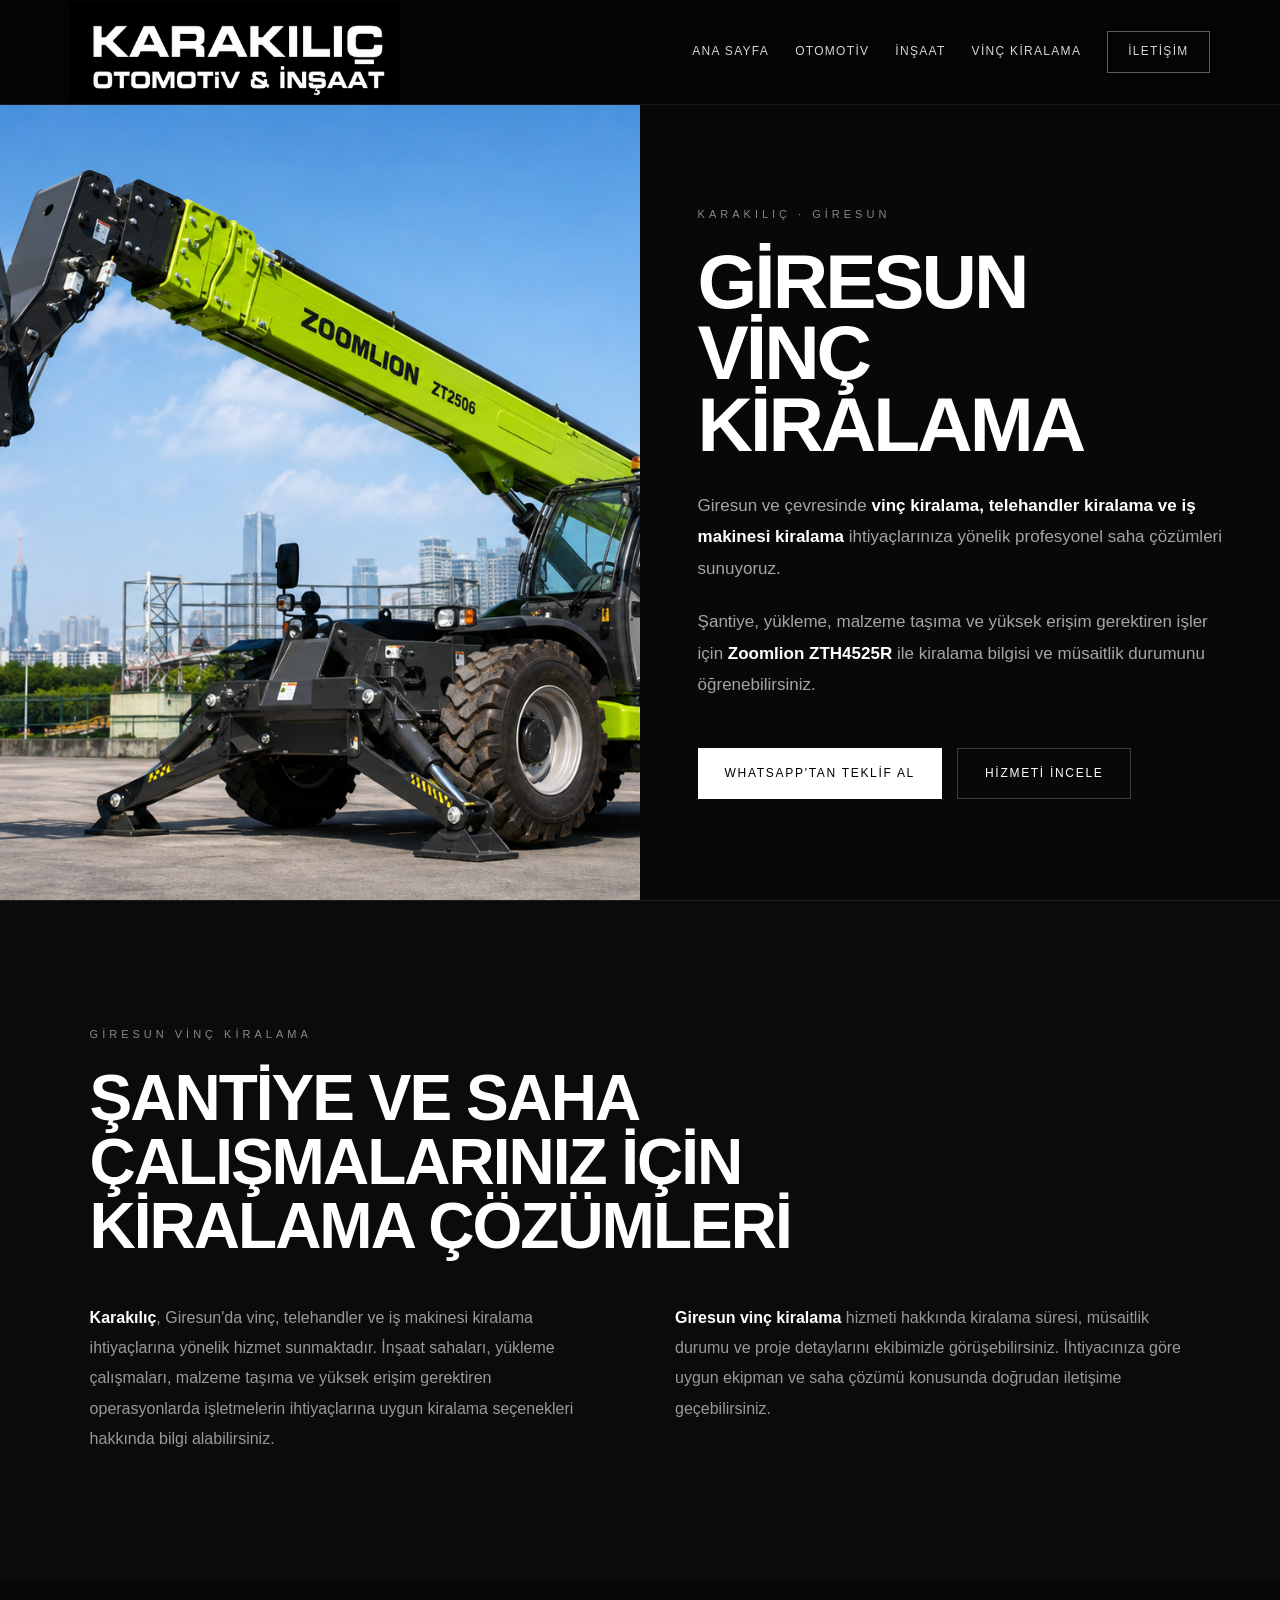
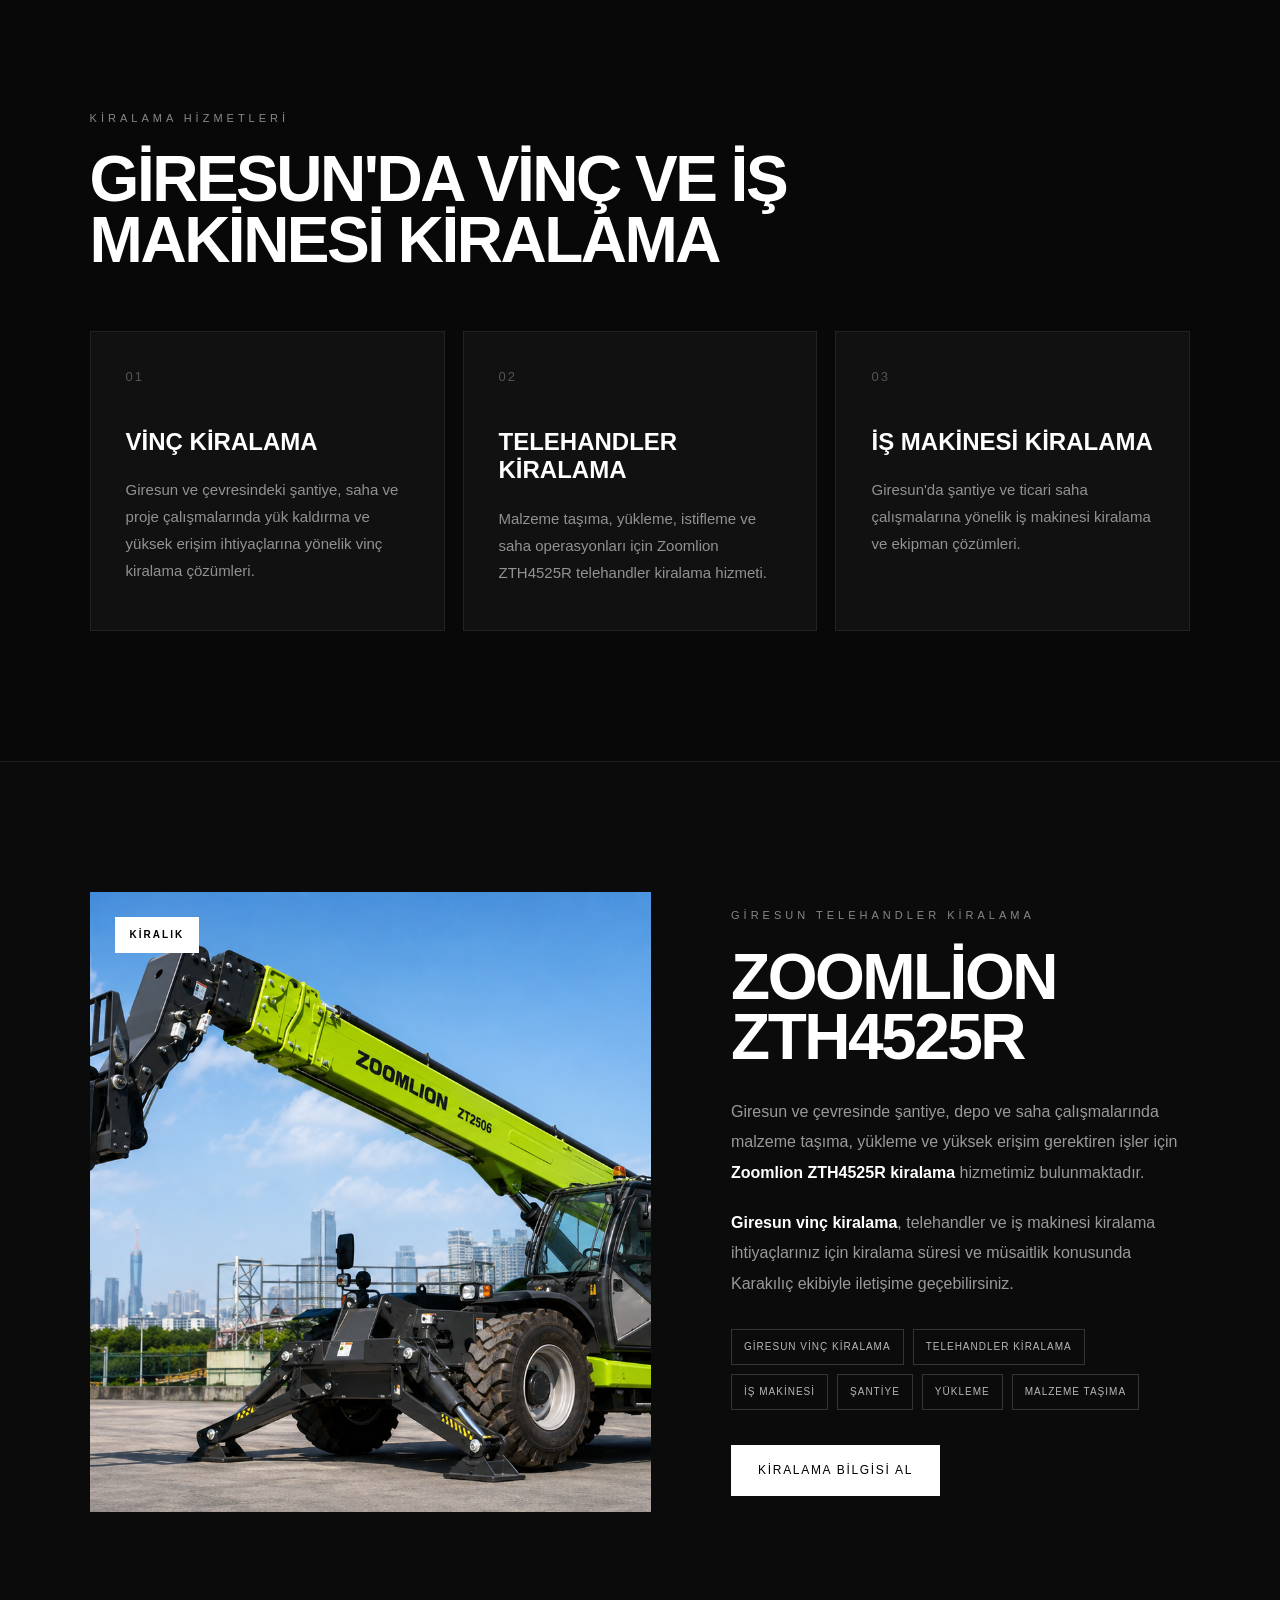
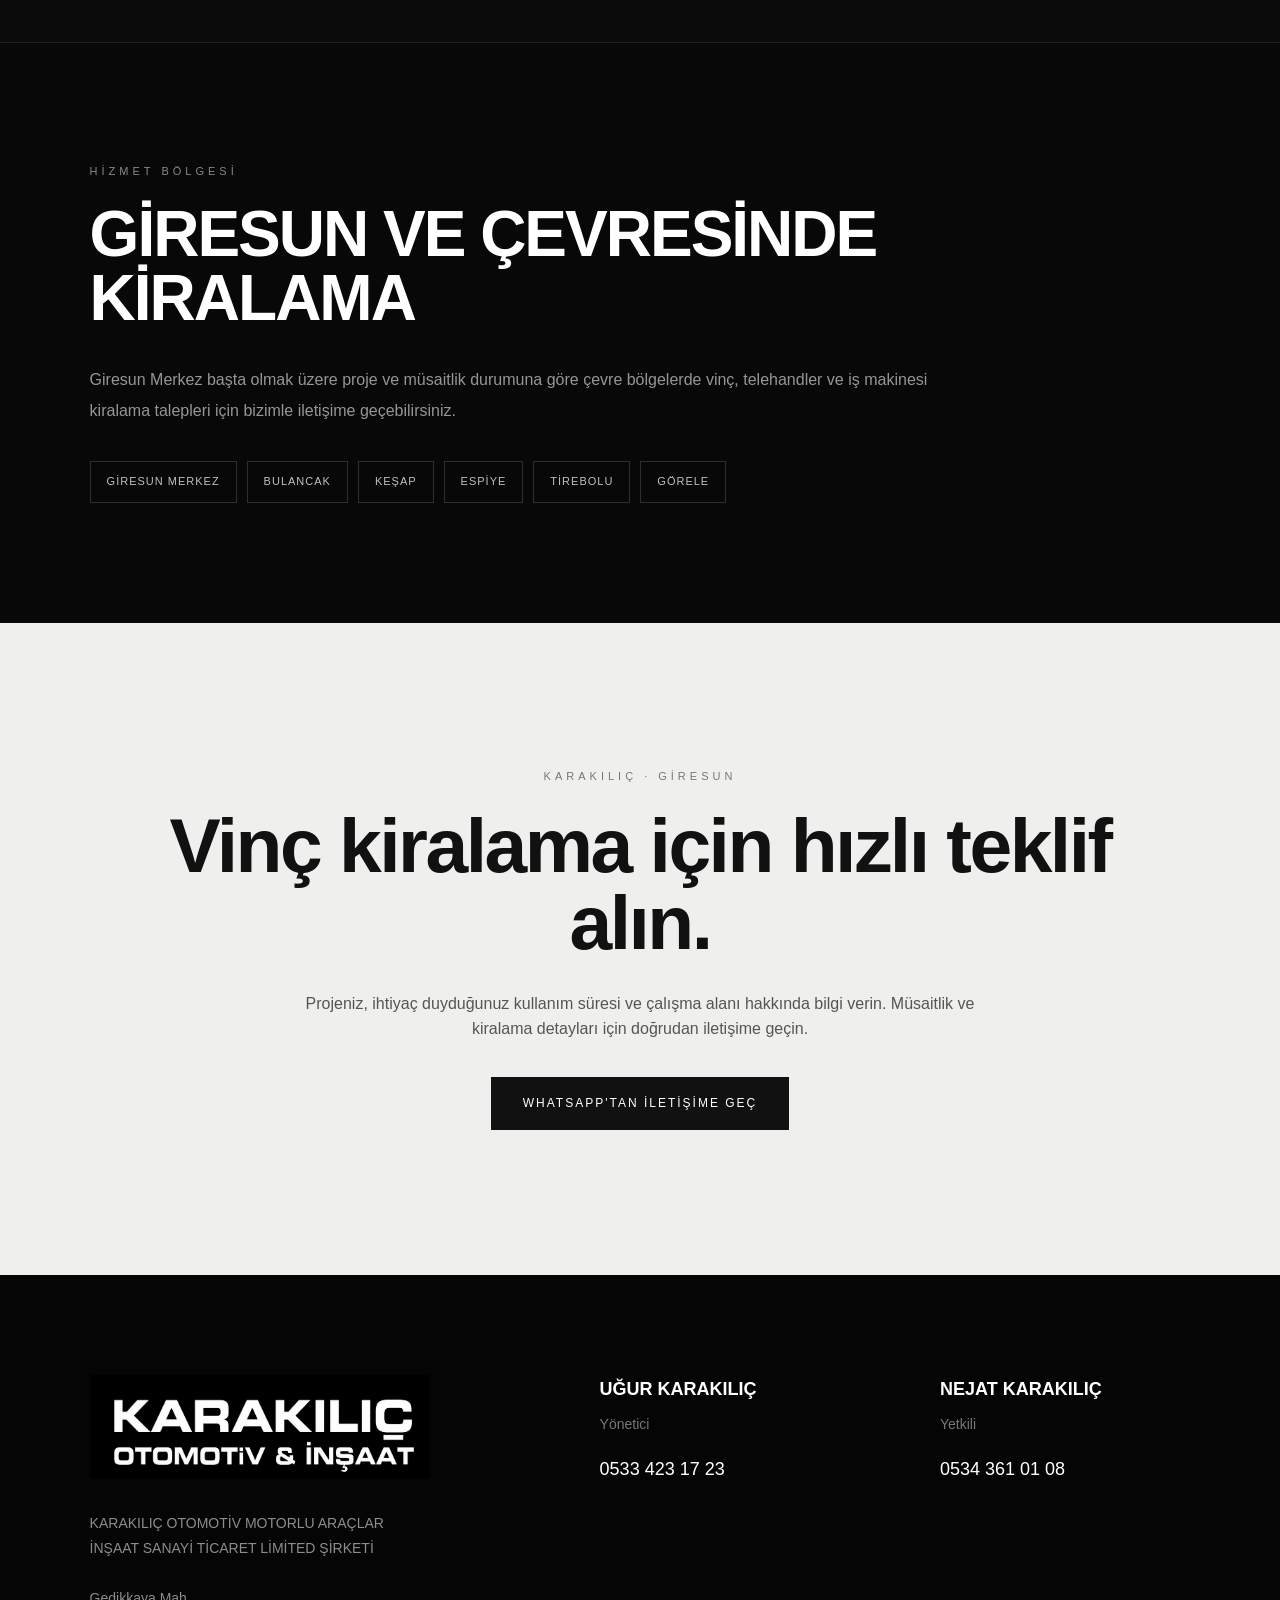
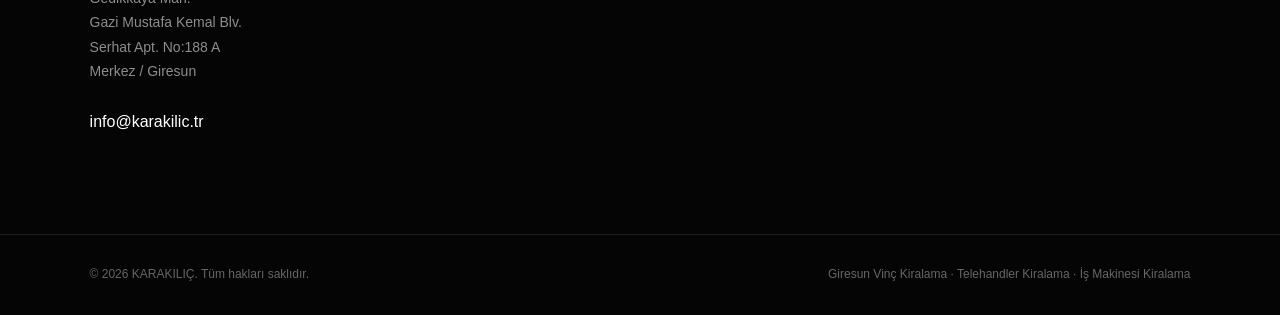
==== giresun-vinc-kiralama.html @ 0506960a "Add Giresun vinc kiralama page and update website SEO" ====
<!DOCTYPE html>
<html lang="tr">

<head>
  <meta charset="UTF-8">

  <meta
    name="viewport"
    content="width=device-width, initial-scale=1.0"
  >

  <title>Giresun Vinç Kiralama | Telehandler & İş Makinesi | Karakılıç</title>

  <meta
    name="description"
    content="Giresun vinç kiralama, telehandler kiralama ve iş makinesi kiralama hizmetleri. Zoomlion ZTH4525R ile şantiye, yükleme, malzeme taşıma ve saha çalışmalarınız için Karakılıç ile iletişime geçin."
  >

  <meta
    name="robots"
    content="index, follow, max-image-preview:large"
  >

  <link
    rel="canonical"
    href="https://www.karakilic.tr/giresun-vinc-kiralama"
  >

  <meta property="og:locale" content="tr_TR">
  <meta property="og:type" content="website">
  <meta property="og:site_name" content="Karakılıç Otomotiv & İnşaat">

  <meta
    property="og:title"
    content="Giresun Vinç Kiralama | Karakılıç"
  >

  <meta
    property="og:description"
    content="Giresun'da vinç, telehandler ve iş makinesi kiralama hizmetleri. Zoomlion ZTH4525R kiralama bilgisi için Karakılıç ile iletişime geçin."
  >

  <meta
    property="og:url"
    content="https://www.karakilic.tr/giresun-vinc-kiralama"
  >

  <meta
    property="og:image"
    content="https://www.karakilic.tr/assets/vehicles/telehandler.png"
  >

  <meta
    name="twitter:card"
    content="summary_large_image"
  >

  <meta
    name="twitter:title"
    content="Giresun Vinç Kiralama | Karakılıç"
  >

  <meta
    name="twitter:description"
    content="Giresun vinç kiralama, telehandler ve iş makinesi kiralama hizmetleri."
  >

  <meta
    name="twitter:image"
    content="https://www.karakilic.tr/assets/vehicles/telehandler.png"
  >


  <script type="application/ld+json">
  {
    "@context": "https://schema.org",
    "@graph": [
      {
        "@type": "LocalBusiness",
        "@id": "https://www.karakilic.tr/#business",
        "name": "Karakılıç Otomotiv & İnşaat",
        "legalName": "Karakılıç Otomotiv Motorlu Araçlar İnşaat Sanayi Ticaret Limited Şirketi",
        "url": "https://www.karakilic.tr/",
        "logo": "https://www.karakilic.tr/assets/logo.png",
        "image": "https://www.karakilic.tr/assets/vehicles/telehandler.png",
        "email": "info@karakilic.tr",
        "telephone": "+90 533 423 17 23",

        "address": {
          "@type": "PostalAddress",
          "streetAddress": "Gedikkaya Mah. Gazi Mustafa Kemal Blv. Serhat Apt. No:188 A",
          "addressLocality": "Giresun",
          "addressRegion": "Giresun",
          "addressCountry": "TR"
        },

        "areaServed": {
          "@type": "City",
          "name": "Giresun"
        },

        "hasOfferCatalog": {
          "@type": "OfferCatalog",
          "name": "Vinç ve İş Makinesi Kiralama Hizmetleri",
          "itemListElement": [
            {
              "@type": "Offer",
              "itemOffered": {
                "@type": "Service",
                "name": "Giresun Vinç Kiralama",
                "serviceType": "Vinç Kiralama",
                "areaServed": {
                  "@type": "City",
                  "name": "Giresun"
                },
                "url": "https://www.karakilic.tr/giresun-vinc-kiralama"
              }
            },
            {
              "@type": "Offer",
              "itemOffered": {
                "@type": "Service",
                "name": "Giresun Telehandler Kiralama",
                "serviceType": "Telehandler Kiralama",
                "areaServed": {
                  "@type": "City",
                  "name": "Giresun"
                }
              }
            },
            {
              "@type": "Offer",
              "itemOffered": {
                "@type": "Service",
                "name": "Giresun İş Makinesi Kiralama",
                "serviceType": "İş Makinesi Kiralama",
                "areaServed": {
                  "@type": "City",
                  "name": "Giresun"
                }
              }
            }
          ]
        }
      },

      {
        "@type": "Service",
        "@id": "https://www.karakilic.tr/giresun-vinc-kiralama#service",
        "name": "Giresun Vinç Kiralama",
        "serviceType": "Vinç, Telehandler ve İş Makinesi Kiralama",

        "provider": {
          "@id": "https://www.karakilic.tr/#business"
        },

        "areaServed": {
          "@type": "City",
          "name": "Giresun"
        },

        "url": "https://www.karakilic.tr/giresun-vinc-kiralama",

        "description": "Giresun ve çevresinde vinç, telehandler ve iş makinesi kiralama hizmetleri. Zoomlion ZTH4525R ile şantiye, malzeme taşıma, yükleme ve saha çalışmalarına yönelik kiralama çözümleri."
      }
    ]
  }
  </script>


  <style>

    * {
      margin: 0;
      padding: 0;
      box-sizing: border-box;
    }

    html {
      scroll-behavior: smooth;
    }

    body {
      font-family: Arial, Helvetica, sans-serif;
      background: #080808;
      color: #ffffff;
      line-height: 1.6;
    }

    a {
      color: inherit;
      text-decoration: none;
    }

    img {
      display: block;
      max-width: 100%;
    }


    .navbar {
      position: fixed;
      top: 0;
      left: 0;

      width: 100%;
      height: 105px;

      display: flex;
      align-items: center;
      justify-content: space-between;

      padding: 0 5.5%;

      background: rgba(5, 5, 5, 0.94);

      backdrop-filter: blur(14px);
      -webkit-backdrop-filter: blur(14px);

      border-bottom: 1px solid rgba(255, 255, 255, 0.08);

      z-index: 1000;
    }

    .navbar-logo img {
      width: 330px;
      height: auto;
    }

    .nav-links {
      display: flex;
      align-items: center;
      gap: 26px;

      font-size: 12px;
      letter-spacing: 1.3px;
      text-transform: uppercase;
    }

    .nav-links a {
      color: #d5d5d5;
    }

    .nav-links a:hover {
      color: #ffffff;
    }

    .nav-contact {
      padding: 10px 20px;
      border: 1px solid rgba(255,255,255,0.35);
    }


    .rental-hero {
      min-height: 100vh;

      display: grid;
      grid-template-columns: 1fr 1fr;

      padding-top: 105px;
    }

    .rental-hero-image {
      min-height: 760px;
      overflow: hidden;
      background: #111111;
    }

    .rental-hero-image img {
      width: 100%;
      height: 100%;
      object-fit: cover;
    }

    .rental-hero-content {
      display: flex;
      flex-direction: column;
      justify-content: center;

      padding: 80px 9%;
    }

    .section-label {
      margin-bottom: 22px;

      color: #888888;

      font-size: 11px;
      letter-spacing: 4px;

      text-transform: uppercase;
    }

    .rental-hero-content h1 {
      margin-bottom: 30px;

      font-size: clamp(48px, 6vw, 86px);

      line-height: 0.93;
      letter-spacing: -3px;

      text-transform: uppercase;
    }

    .rental-hero-content p {
      max-width: 620px;

      margin-bottom: 22px;

      color: #a5a5a5;

      font-size: 17px;
      line-height: 1.85;
    }

    .rental-hero-content strong {
      color: #ffffff;
    }

    .hero-actions {
      display: flex;
      flex-wrap: wrap;

      gap: 15px;

      margin-top: 25px;
    }

    .primary-button {
      display: inline-block;

      padding: 16px 27px;

      background: #ffffff;
      color: #000000;

      font-size: 12px;
      letter-spacing: 1.7px;

      text-transform: uppercase;
    }

    .secondary-button {
      display: inline-block;

      padding: 15px 27px;

      border: 1px solid #3d3d3d;

      font-size: 12px;
      letter-spacing: 1.7px;

      text-transform: uppercase;
    }


    .intro {
      padding: 125px 7%;

      background: #0b0b0b;

      border-top: 1px solid #1f1f1f;
    }

    .intro-inner {
      max-width: 1250px;
      margin: auto;
    }

    .intro h2 {
      max-width: 950px;

      margin-bottom: 45px;

      font-size: clamp(38px, 5vw, 65px);

      line-height: 1;
      letter-spacing: -2px;

      text-transform: uppercase;
    }

    .intro-grid {
      display: grid;

      grid-template-columns: 1fr 1fr;

      gap: 70px;
    }

    .intro-grid p {
      color: #999999;

      font-size: 16px;
      line-height: 1.9;
    }

    .intro-grid strong {
      color: #ffffff;
    }


    .services {
      padding: 130px 7%;
      background: #080808;
    }

    .services-inner {
      max-width: 1400px;
      margin: auto;
    }

    .services h2 {
      max-width: 950px;

      margin-bottom: 60px;

      font-size: clamp(40px, 5vw, 70px);

      line-height: 0.95;
      letter-spacing: -2.5px;

      text-transform: uppercase;
    }

    .service-grid {
      display: grid;

      grid-template-columns: repeat(3, minmax(0,1fr));

      gap: 18px;
    }

    .service-card {
      min-height: 300px;

      padding: 35px;

      background: #111111;

      border: 1px solid #222222;
    }

    .service-number {
      margin-bottom: 40px;

      color: #555555;

      font-size: 13px;
      letter-spacing: 2px;
    }

    .service-card h3 {
      margin-bottom: 20px;

      font-size: 24px;

      line-height: 1.2;

      text-transform: uppercase;
    }

    .service-card p {
      color: #929292;

      font-size: 15px;
      line-height: 1.8;
    }


    .machine {
      padding: 130px 7%;

      background: #0b0b0b;

      border-top: 1px solid #202020;
      border-bottom: 1px solid #202020;
    }

    .machine-inner {
      max-width: 1400px;
      margin: auto;

      display: grid;

      grid-template-columns: 1.1fr 0.9fr;

      gap: 80px;

      align-items: center;
    }

    .machine-image {
      position: relative;

      min-height: 620px;

      overflow: hidden;

      background: #151515;
    }

    .machine-image img {
      width: 100%;
      height: 100%;

      min-height: 620px;

      object-fit: cover;
    }

    .machine-badge {
      position: absolute;

      top: 25px;
      left: 25px;

      padding: 10px 15px;

      background: #ffffff;
      color: #000000;

      font-size: 10px;
      font-weight: 700;

      letter-spacing: 2px;

      text-transform: uppercase;
    }

    .machine-copy h2 {
      margin-bottom: 30px;

      font-size: clamp(45px, 5vw, 74px);

      line-height: 0.94;
      letter-spacing: -2.5px;

      text-transform: uppercase;
    }

    .machine-copy p {
      margin-bottom: 20px;

      color: #999999;

      font-size: 16px;
      line-height: 1.9;
    }

    .machine-copy strong {
      color: #ffffff;
    }

    .machine-features {
      display: flex;
      flex-wrap: wrap;

      gap: 9px;

      margin: 30px 0 35px;
    }

    .machine-features span {
      padding: 9px 12px;

      border: 1px solid #353535;

      color: #b7b7b7;

      font-size: 10px;
      letter-spacing: 1px;

      text-transform: uppercase;
    }


    .areas {
      padding: 120px 7%;
      background: #080808;
    }

    .areas-inner {
      max-width: 1200px;
      margin: auto;
    }

    .areas h2 {
      max-width: 850px;

      margin-bottom: 35px;

      font-size: clamp(38px, 5vw, 65px);

      line-height: 1;
      letter-spacing: -2px;

      text-transform: uppercase;
    }

    .areas p {
      max-width: 850px;

      margin-bottom: 35px;

      color: #969696;

      font-size: 16px;
      line-height: 1.9;
    }

    .area-list {
      display: flex;
      flex-wrap: wrap;

      gap: 10px;
    }

    .area-list span {
      padding: 11px 16px;

      border: 1px solid #2f2f2f;

      color: #c0c0c0;

      font-size: 11px;
      letter-spacing: 1px;

      text-transform: uppercase;
    }


    .cta {
      padding: 145px 8%;

      background: #efefed;
      color: #111111;

      text-align: center;
    }

    .cta .section-label {
      color: #777777;
    }

    .cta h2 {
      max-width: 950px;

      margin: 0 auto 30px;

      font-size: clamp(40px, 6vw, 78px);

      line-height: 1;
      letter-spacing: -2.5px;
    }

    .cta p {
      max-width: 700px;

      margin: 0 auto 35px;

      color: #555555;
    }

    .cta-button {
      display: inline-block;

      padding: 17px 32px;

      background: #111111;
      color: #ffffff;

      font-size: 12px;
      letter-spacing: 2px;

      text-transform: uppercase;
    }


    .contact {
      padding: 100px 7%;
      background: #050505;
    }

    .contact-inner {
      width: 100%;

      max-width: 1400px;

      margin: auto;

      display: grid;

      grid-template-columns: 400px minmax(0,1fr);

      gap: 110px;
    }

    .contact-logo img {
      width: 340px;
      margin-bottom: 32px;
    }

    .contact-company p {
      color: #8d8d8d;

      font-size: 14px;
      line-height: 1.75;
    }

    .contact-email {
      margin-top: 25px;
    }

    .contact-email a {
      color: #ffffff;
    }

    .contact-people {
      display: grid;

      grid-template-columns: repeat(2,minmax(250px,1fr));

      gap: 65px 90px;
    }

    .contact-person h3 {
      margin-bottom: 9px;

      font-size: 18px;

      text-transform: uppercase;
    }

    .role {
      margin-bottom: 20px;

      color: #777777;

      font-size: 14px;
    }

    .phone a {
      font-size: 18px;
      font-weight: 500;
    }


    .footer {
      display: flex;

      align-items: center;
      justify-content: space-between;

      gap: 20px;

      padding: 30px 7%;

      background: #050505;

      border-top: 1px solid #1e1e1e;

      color: #666666;

      font-size: 12px;
    }


    @media (max-width: 1000px) {

      .navbar-logo img {
        width: 245px;
      }

      .nav-links a:not(.nav-contact) {
        display: none;
      }

      .rental-hero {
        grid-template-columns: 1fr;
      }

      .rental-hero-image {
        min-height: 520px;
      }

      .intro-grid,
      .machine-inner,
      .contact-inner {
        grid-template-columns: 1fr;
      }

      .service-grid {
        grid-template-columns: 1fr;
      }

      .contact-people {
        grid-template-columns: 1fr 1fr;
      }

    }


    @media (max-width: 650px) {

      .navbar {
        height: 85px;
        padding: 0 5%;
      }

      .navbar-logo img {
        width: 200px;
      }

      .nav-contact {
        padding: 8px 12px;
        font-size: 10px;
      }

      .rental-hero {
        padding-top: 85px;
      }

      .rental-hero-image {
        min-height: 420px;
      }

      .rental-hero-content {
        padding: 65px 7%;
      }

      .rental-hero-content h1 {
        font-size: 48px;
      }

      .intro,
      .services,
      .machine,
      .areas,
      .contact {
        padding-left: 6%;
        padding-right: 6%;
      }

      .machine-image,
      .machine-image img {
        min-height: 420px;
      }

      .contact-people {
        grid-template-columns: 1fr;
      }

      .footer {
        flex-direction: column;
        align-items: flex-start;
      }

    }

  </style>
</head>


<body>


  <nav class="navbar">

    <a
      href="/"
      class="navbar-logo"
      aria-label="Karakılıç ana sayfa"
    >
      <img
        src="assets/logo.png"
        alt="Karakılıç Otomotiv ve İnşaat Giresun"
      >
    </a>


    <div class="nav-links">

      <a href="/">
        Ana Sayfa
      </a>

      <a href="/#otomotiv">
        Otomotiv
      </a>

      <a href="/#insaat">
        İnşaat
      </a>

      <a href="#kiralama">
        Vinç Kiralama
      </a>

      <a
        href="#iletisim"
        class="nav-contact"
      >
        İletişim
      </a>

    </div>

  </nav>


  <main>


    <section class="rental-hero">

      <div class="rental-hero-image">

        <img
          src="assets/vehicles/telehandler.png"
          alt="Giresun vinç kiralama Zoomlion ZTH4525R telehandler"
        >

      </div>


      <div class="rental-hero-content">

        <div class="section-label">
          KARAKILIÇ · GİRESUN
        </div>

        <h1>
          Giresun<br>
          Vinç<br>
          Kiralama
        </h1>

        <p>
          Giresun ve çevresinde
          <strong>vinç kiralama, telehandler kiralama ve iş makinesi kiralama</strong>
          ihtiyaçlarınıza yönelik profesyonel saha çözümleri sunuyoruz.
        </p>

        <p>
          Şantiye, yükleme, malzeme taşıma ve yüksek erişim gerektiren işler için
          <strong>Zoomlion ZTH4525R</strong>
          ile kiralama bilgisi ve müsaitlik durumunu öğrenebilirsiniz.
        </p>

        <div class="hero-actions">

          <a
            href="https://wa.me/905334231723"
            target="_blank"
            rel="noopener noreferrer"
            class="primary-button"
          >
            WhatsApp'tan Teklif Al
          </a>

          <a
            href="#kiralama"
            class="secondary-button"
          >
            Hizmeti İncele
          </a>

        </div>

      </div>

    </section>


    <section class="intro">

      <div class="intro-inner">

        <div class="section-label">
          GİRESUN VİNÇ KİRALAMA
        </div>

        <h2>
          Şantiye ve saha çalışmalarınız için kiralama çözümleri
        </h2>


        <div class="intro-grid">

          <p>
            <strong>Karakılıç</strong>, Giresun'da vinç, telehandler ve
            iş makinesi kiralama ihtiyaçlarına yönelik hizmet sunmaktadır.
            İnşaat sahaları, yükleme çalışmaları, malzeme taşıma ve yüksek
            erişim gerektiren operasyonlarda işletmelerin ihtiyaçlarına
            uygun kiralama seçenekleri hakkında bilgi alabilirsiniz.
          </p>

          <p>
            <strong>Giresun vinç kiralama</strong> hizmeti hakkında kiralama
            süresi, müsaitlik durumu ve proje detaylarını ekibimizle
            görüşebilirsiniz. İhtiyacınıza göre uygun ekipman ve saha
            çözümü konusunda doğrudan iletişime geçebilirsiniz.
          </p>

        </div>

      </div>

    </section>


    <section
      class="services"
      id="kiralama"
    >

      <div class="services-inner">

        <div class="section-label">
          KİRALAMA HİZMETLERİ
        </div>

        <h2>
          Giresun'da vinç ve iş makinesi kiralama
        </h2>


        <div class="service-grid">

          <article class="service-card">

            <div class="service-number">
              01
            </div>

            <h3>
              Vinç Kiralama
            </h3>

            <p>
              Giresun ve çevresindeki şantiye, saha ve proje çalışmalarında
              yük kaldırma ve yüksek erişim ihtiyaçlarına yönelik vinç
              kiralama çözümleri.
            </p>

          </article>


          <article class="service-card">

            <div class="service-number">
              02
            </div>

            <h3>
              Telehandler Kiralama
            </h3>

            <p>
              Malzeme taşıma, yükleme, istifleme ve saha operasyonları için
              Zoomlion ZTH4525R telehandler kiralama hizmeti.
            </p>

          </article>


          <article class="service-card">

            <div class="service-number">
              03
            </div>

            <h3>
              İş Makinesi Kiralama
            </h3>

            <p>
              Giresun'da şantiye ve ticari saha çalışmalarına yönelik
              iş makinesi kiralama ve ekipman çözümleri.
            </p>

          </article>

        </div>

      </div>

    </section>


    <section class="machine">

      <div class="machine-inner">


        <div class="machine-image">

          <img
            src="assets/vehicles/telehandler.png"
            alt="Giresun kiralık Zoomlion ZTH4525R telehandler"
            loading="lazy"
          >

          <span class="machine-badge">
            Kiralık
          </span>

        </div>


        <div class="machine-copy">

          <div class="section-label">
            GİRESUN TELEHANDLER KİRALAMA
          </div>

          <h2>
            Zoomlion<br>
            ZTH4525R
          </h2>

          <p>
            Giresun ve çevresinde şantiye, depo ve saha çalışmalarında
            malzeme taşıma, yükleme ve yüksek erişim gerektiren işler için
            <strong>Zoomlion ZTH4525R kiralama</strong>
            hizmetimiz bulunmaktadır.
          </p>

          <p>
            <strong>Giresun vinç kiralama</strong>,
            telehandler ve iş makinesi kiralama ihtiyaçlarınız için
            kiralama süresi ve müsaitlik konusunda Karakılıç ekibiyle
            iletişime geçebilirsiniz.
          </p>


          <div class="machine-features">

            <span>
              Giresun Vinç Kiralama
            </span>

            <span>
              Telehandler Kiralama
            </span>

            <span>
              İş Makinesi
            </span>

            <span>
              Şantiye
            </span>

            <span>
              Yükleme
            </span>

            <span>
              Malzeme Taşıma
            </span>

          </div>


          <a
            href="https://wa.me/905334231723"
            target="_blank"
            rel="noopener noreferrer"
            class="primary-button"
          >
            Kiralama Bilgisi Al
          </a>

        </div>

      </div>

    </section>


    <section class="areas">

      <div class="areas-inner">

        <div class="section-label">
          HİZMET BÖLGESİ
        </div>

        <h2>
          Giresun ve çevresinde kiralama
        </h2>

        <p>
          Giresun Merkez başta olmak üzere proje ve müsaitlik durumuna göre
          çevre bölgelerde vinç, telehandler ve iş makinesi kiralama
          talepleri için bizimle iletişime geçebilirsiniz.
        </p>


        <div class="area-list">

          <span>Giresun Merkez</span>
          <span>Bulancak</span>
          <span>Keşap</span>
          <span>Espiye</span>
          <span>Tirebolu</span>
          <span>Görele</span>

        </div>

      </div>

    </section>


    <section class="cta">

      <div class="section-label">
        KARAKILIÇ · GİRESUN
      </div>

      <h2>
        Vinç kiralama için hızlı teklif alın.
      </h2>

      <p>
        Projeniz, ihtiyaç duyduğunuz kullanım süresi ve çalışma alanı
        hakkında bilgi verin. Müsaitlik ve kiralama detayları için
        doğrudan iletişime geçin.
      </p>

      <a
        href="https://wa.me/905334231723"
        target="_blank"
        rel="noopener noreferrer"
        class="cta-button"
      >
        WhatsApp'tan İletişime Geç
      </a>

    </section>


    <section
      class="contact"
      id="iletisim"
    >

      <div class="contact-inner">


        <div class="contact-company">

          <div class="contact-logo">

            <img
              src="assets/logo.png"
              alt="Karakılıç Otomotiv ve İnşaat Giresun"
            >

          </div>


          <p>
            KARAKILIÇ OTOMOTİV MOTORLU ARAÇLAR<br>
            İNŞAAT SANAYİ TİCARET LİMİTED ŞİRKETİ
          </p>

          <br>

          <p>
            Gedikkaya Mah.<br>
            Gazi Mustafa Kemal Blv.<br>
            Serhat Apt. No:188 A<br>
            Merkez / Giresun
          </p>


          <div class="contact-email">

            <a href="mailto:info@karakilic.tr">
              info@karakilic.tr
            </a>

          </div>

        </div>


        <div class="contact-people">


          <div class="contact-person">

            <h3>
              Uğur Karakılıç
            </h3>

            <p class="role">
              Yönetici
            </p>

            <p class="phone">

              <a
                href="https://wa.me/905334231723"
                target="_blank"
                rel="noopener noreferrer"
              >
                0533 423 17 23
              </a>

            </p>

          </div>


          <div class="contact-person">

            <h3>
              Nejat Karakılıç
            </h3>

            <p class="role">
              Yetkili
            </p>

            <p class="phone">

              <a
                href="https://wa.me/905343610108"
                target="_blank"
                rel="noopener noreferrer"
              >
                0534 361 01 08
              </a>

            </p>

          </div>


        </div>

      </div>

    </section>


  </main>


  <footer class="footer">

    <span>
      © 2026 KARAKILIÇ. Tüm hakları saklıdır.
    </span>

    <span>
      Giresun Vinç Kiralama · Telehandler Kiralama · İş Makinesi Kiralama
    </span>

  </footer>


</body>

</html>
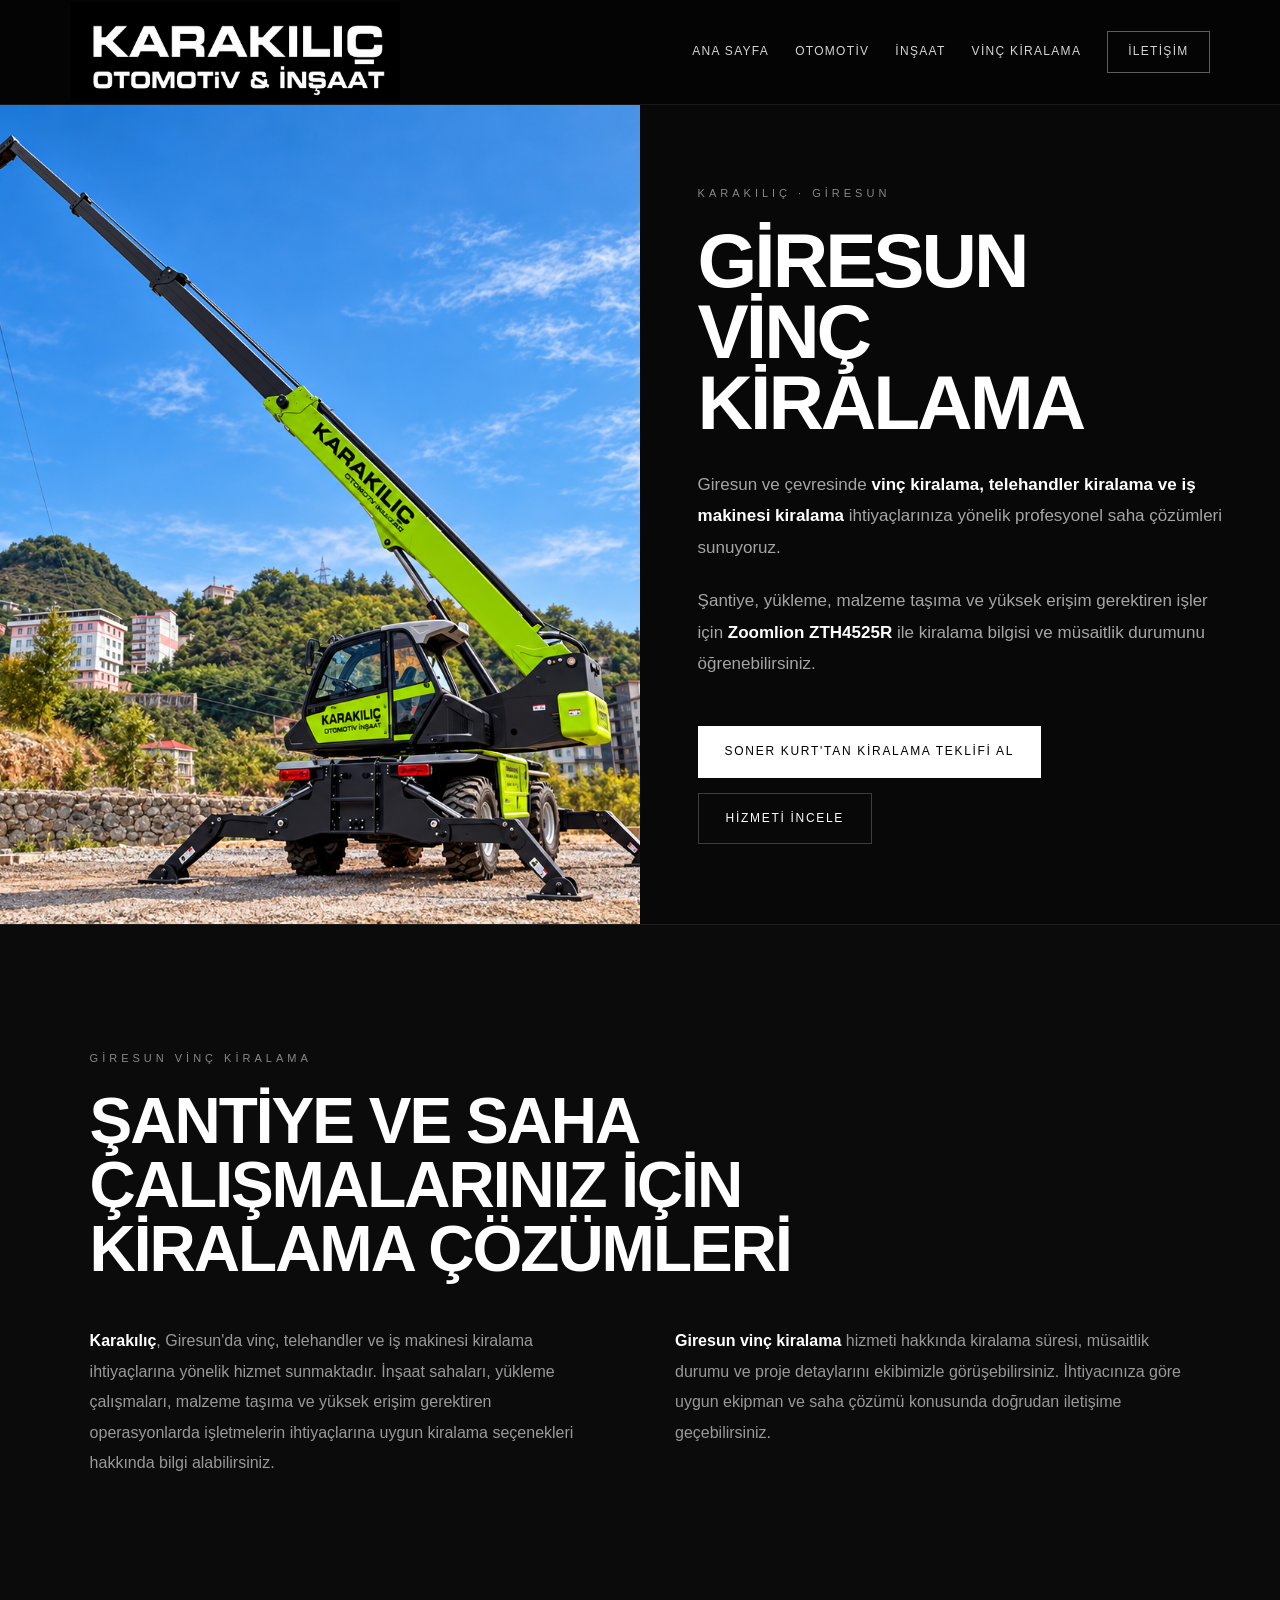
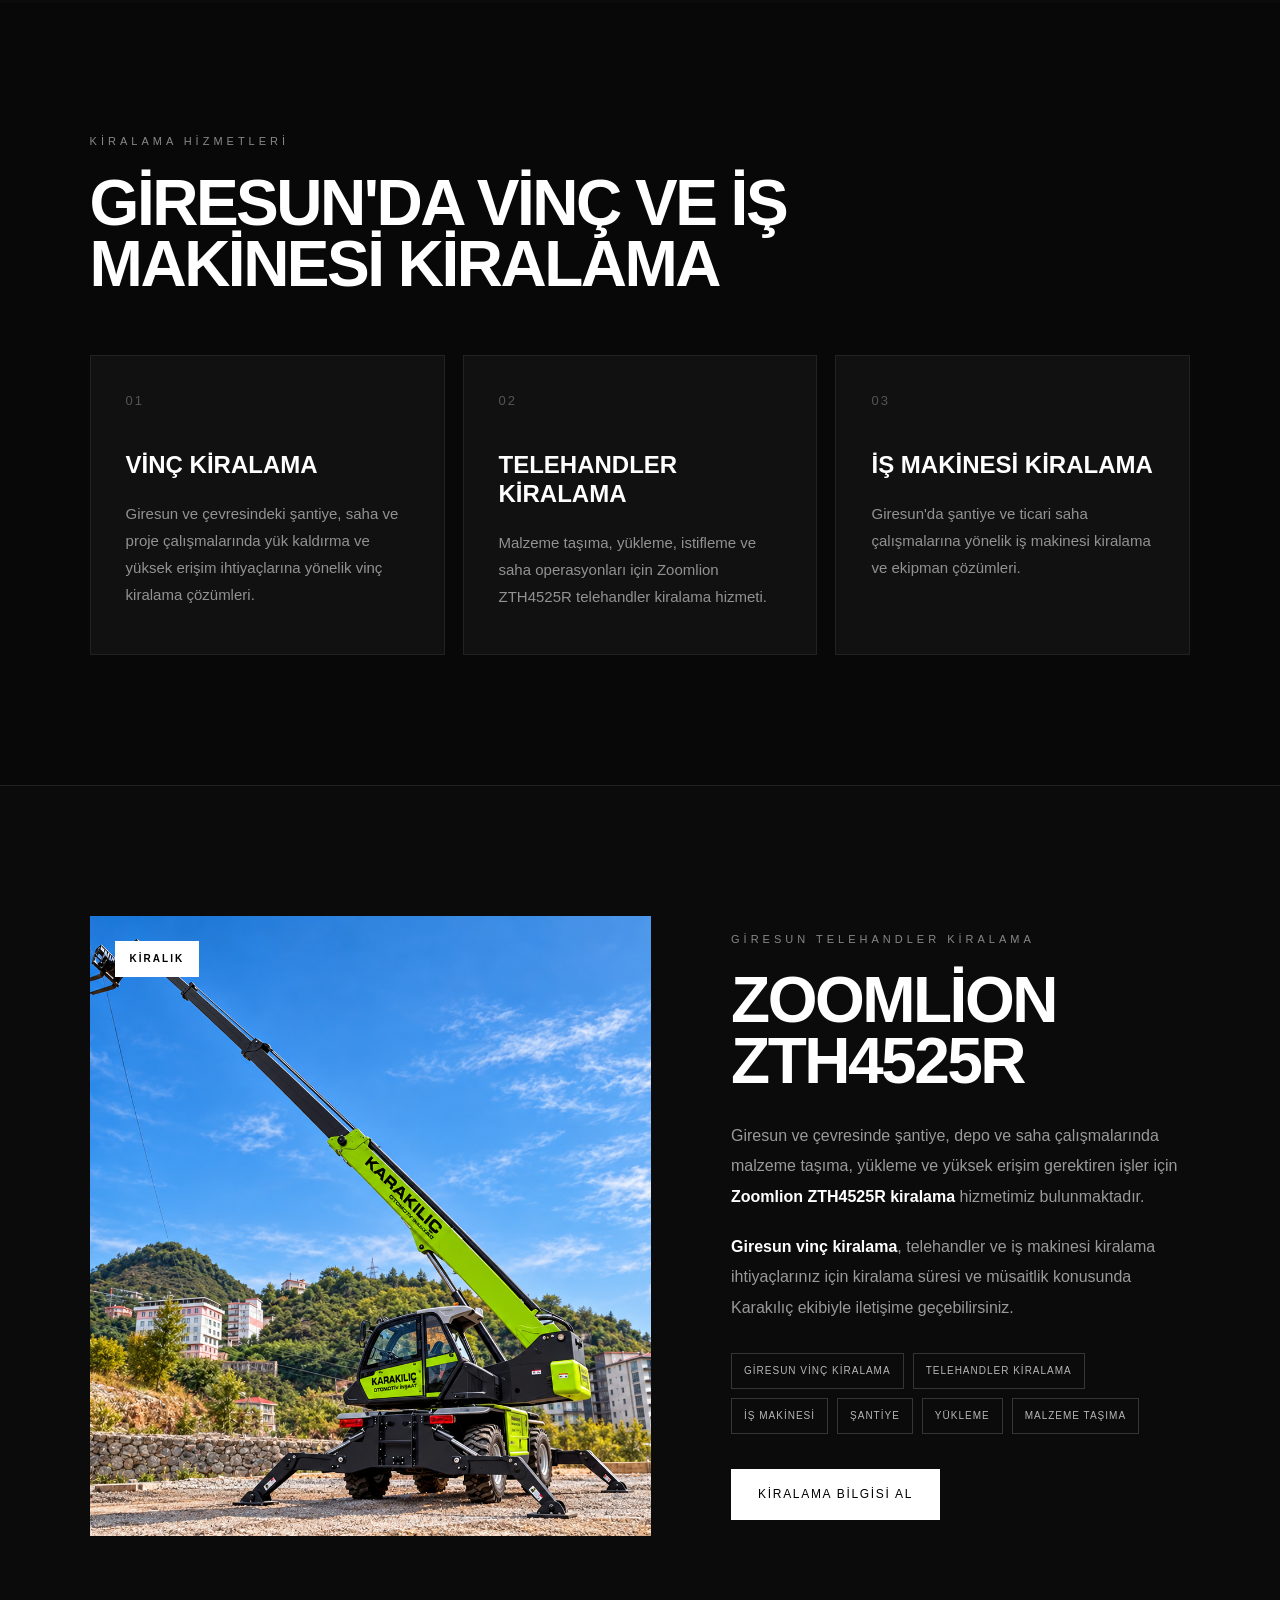
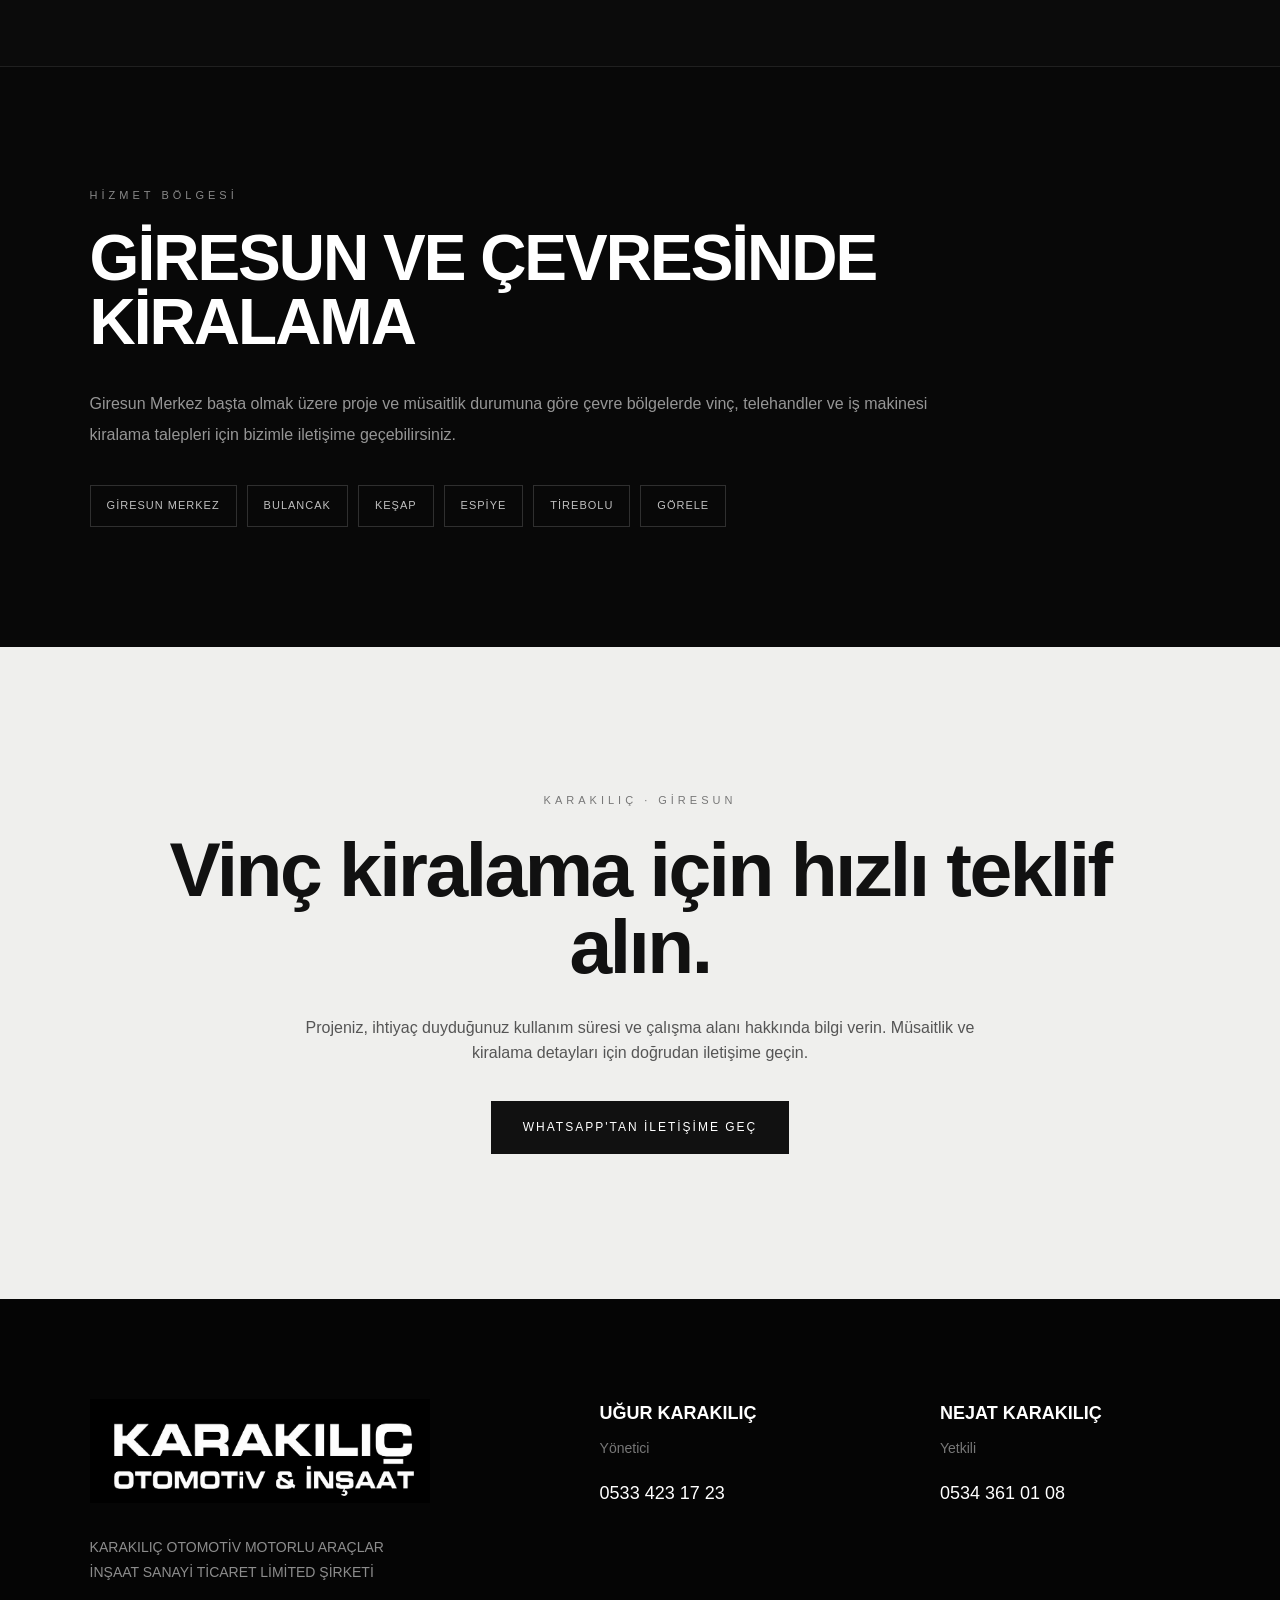
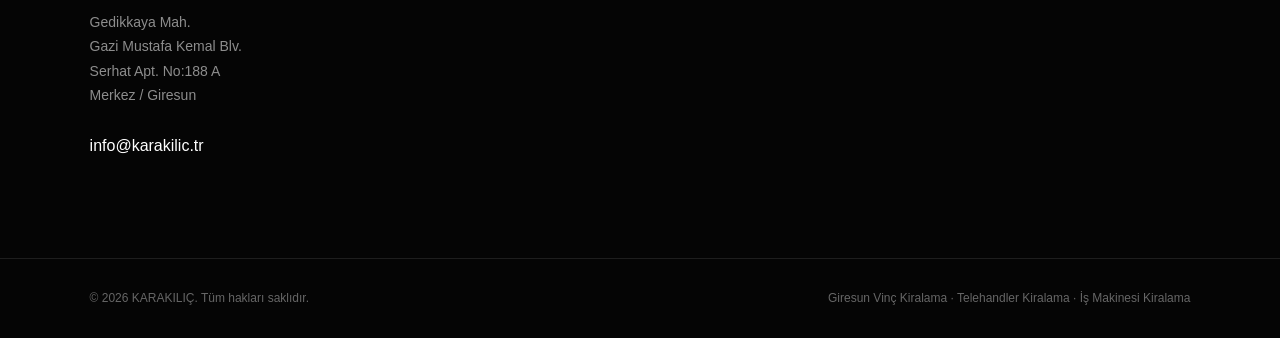
==== commit 90407f75: "Update rental page and telehandler image" ====
--- a/giresun-vinc-kiralama.html
+++ b/giresun-vinc-kiralama.html
@@ -951,13 +951,13 @@
         <div class="hero-actions">
 
           <a
-            href="https://wa.me/905334231723"
-            target="_blank"
-            rel="noopener noreferrer"
-            class="primary-button"
-          >
-            WhatsApp'tan Teklif Al
-          </a>
+  href="https://wa.me/905367279740"
+  target="_blank"
+  rel="noopener noreferrer"
+  class="primary-button"
+>
+  Soner Kurt'tan Kiralama Teklifi Al
+</a>
 
           <a
             href="#kiralama"
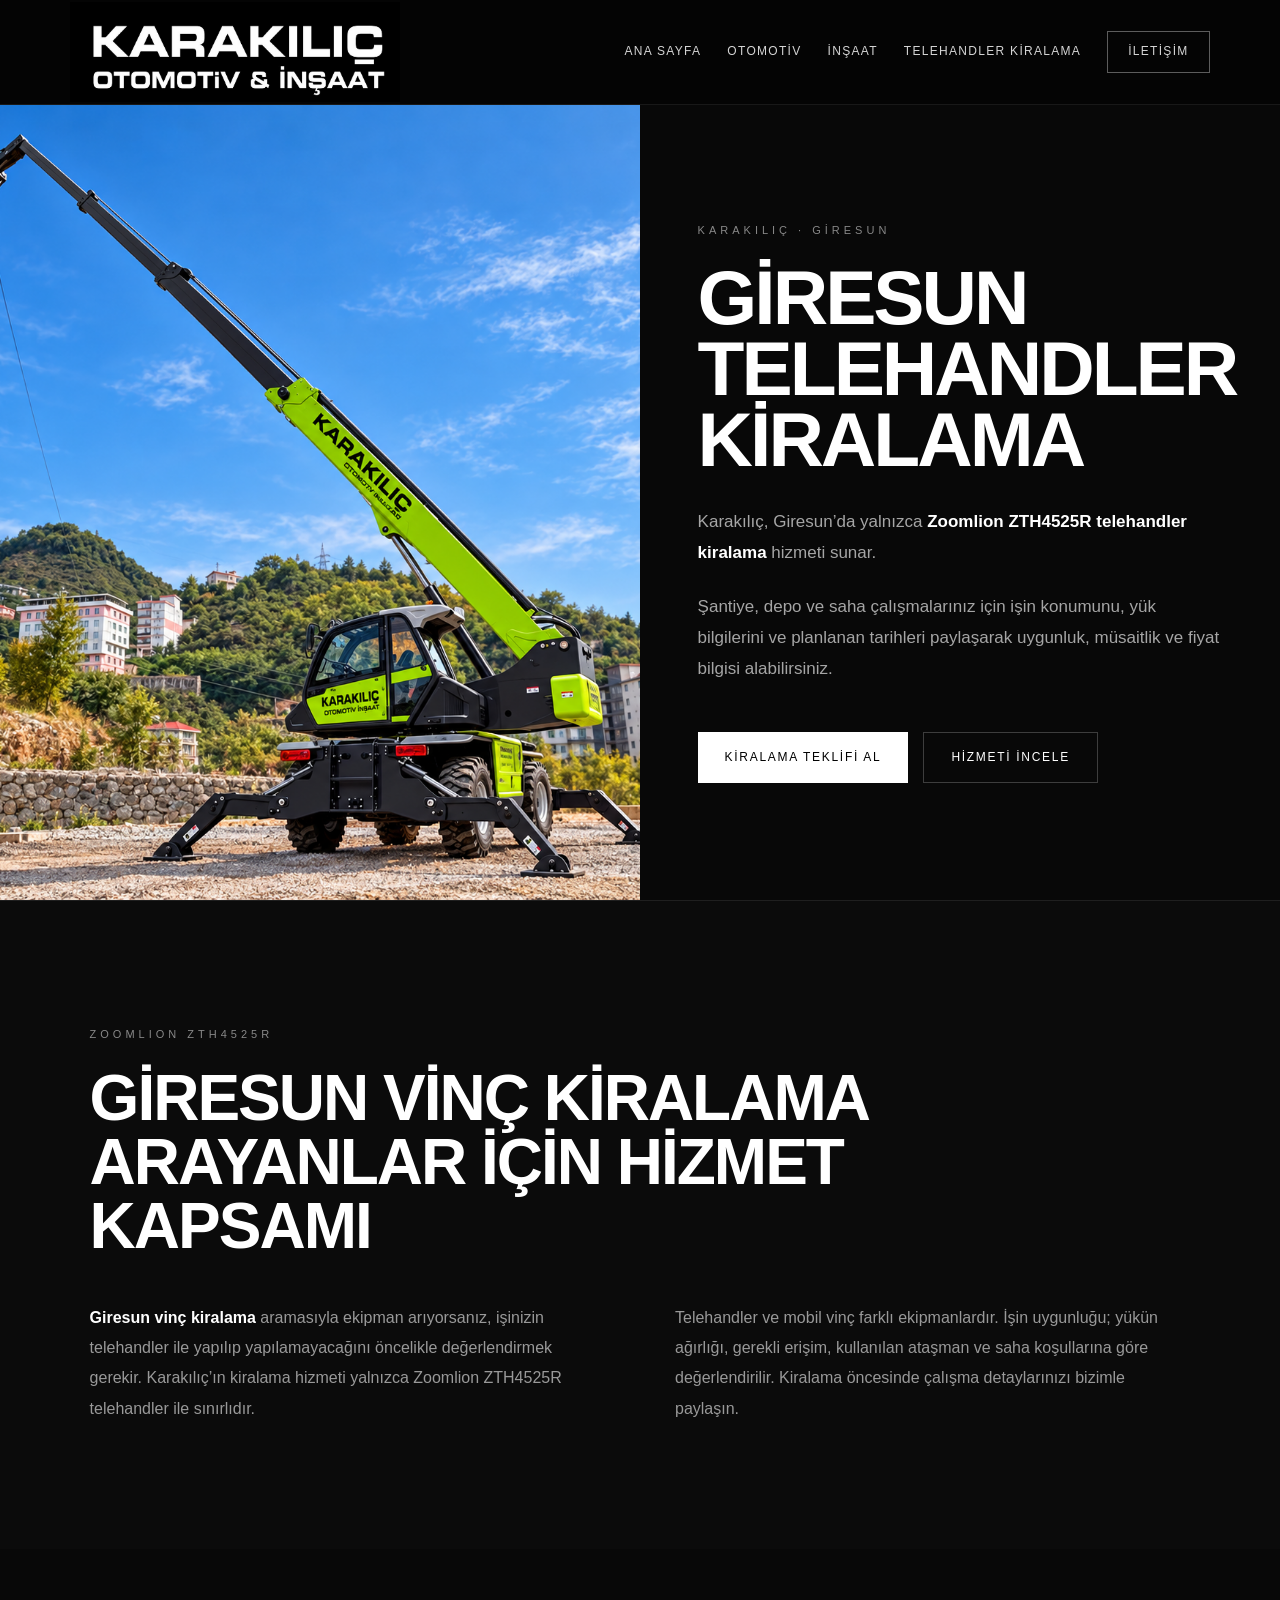
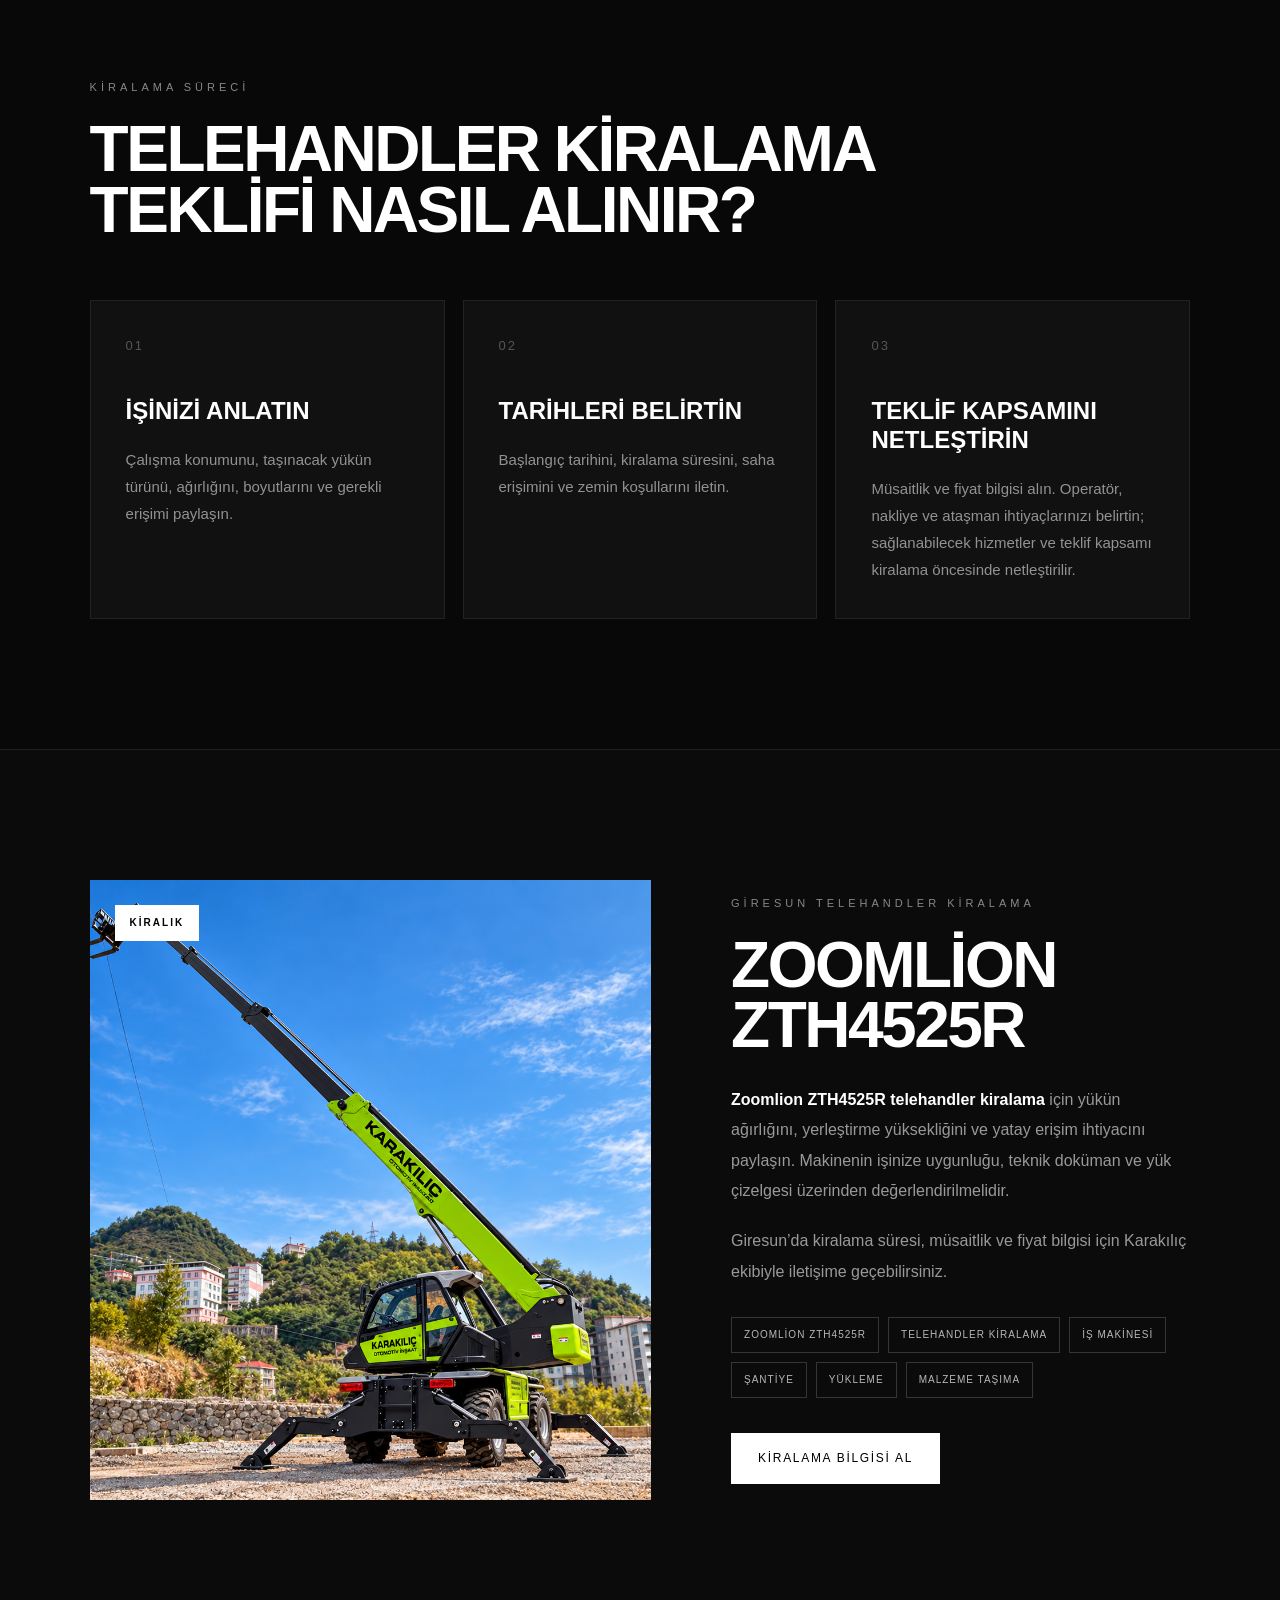
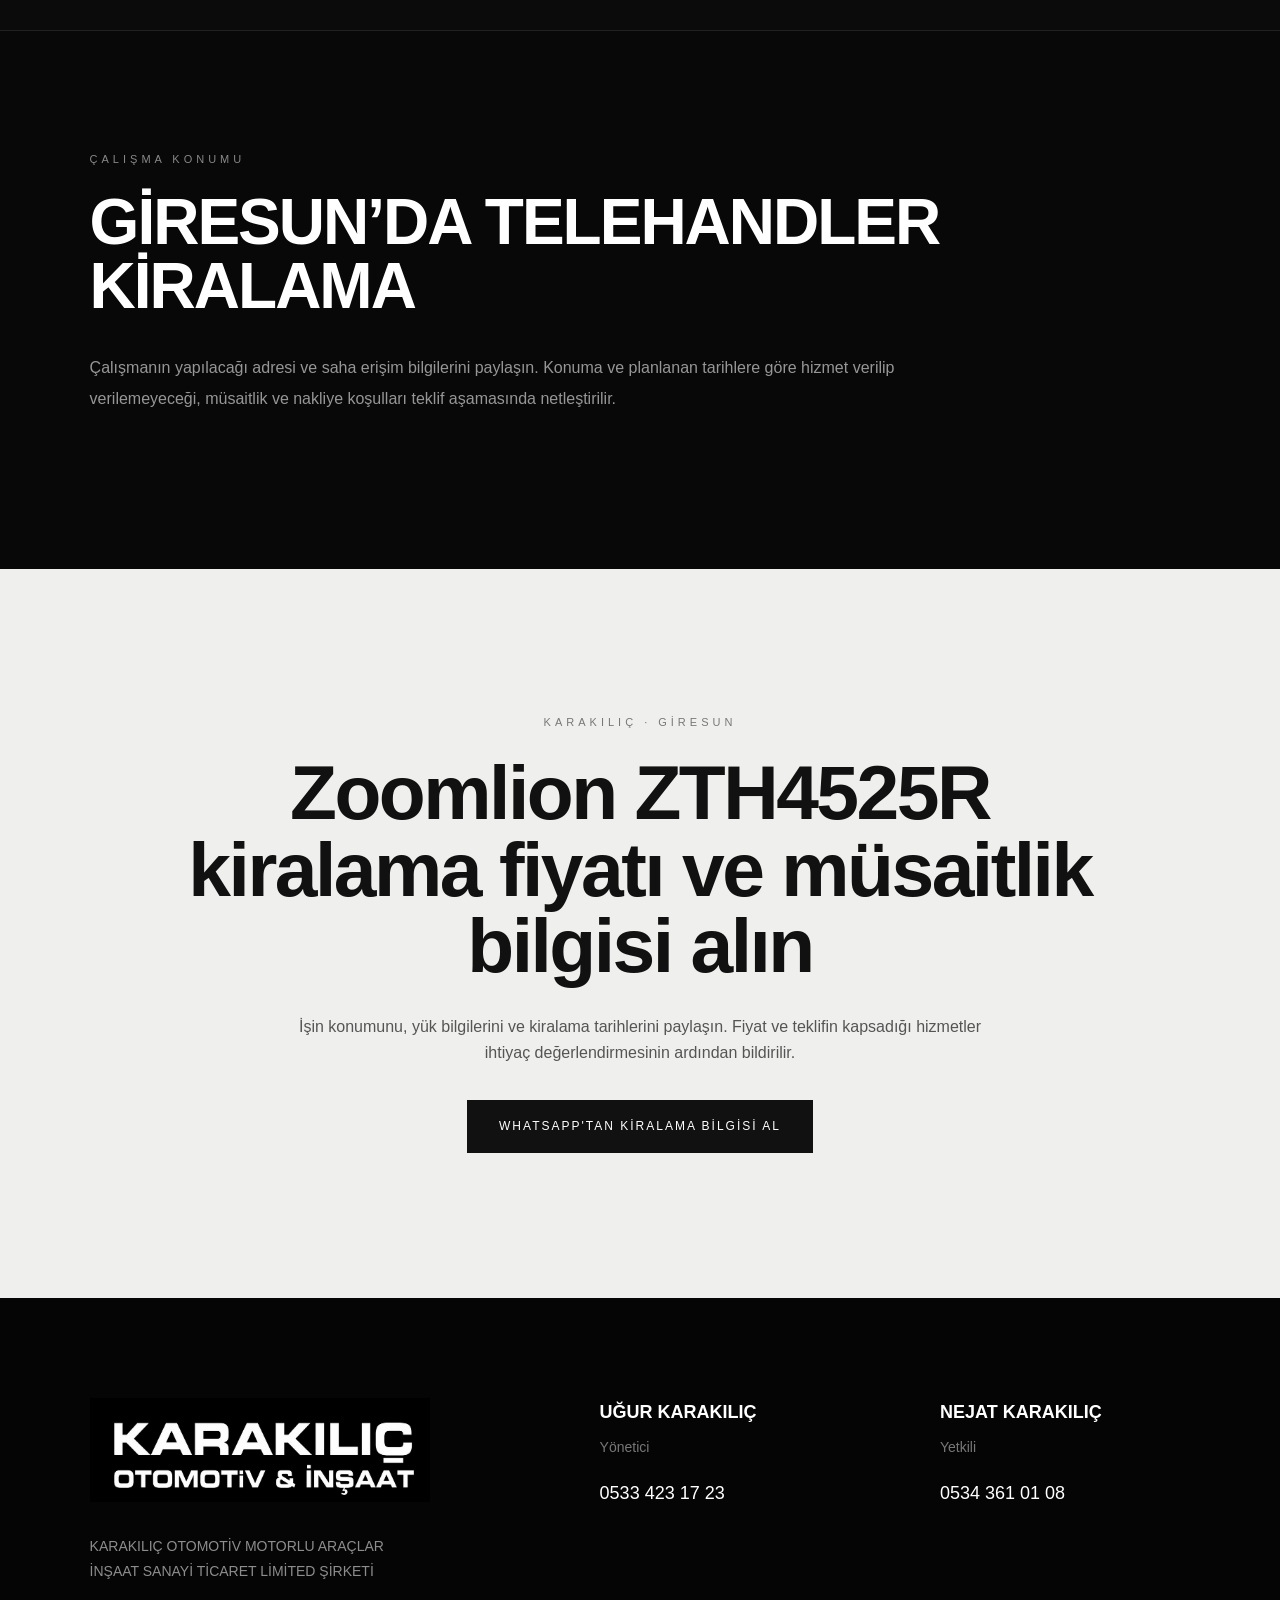
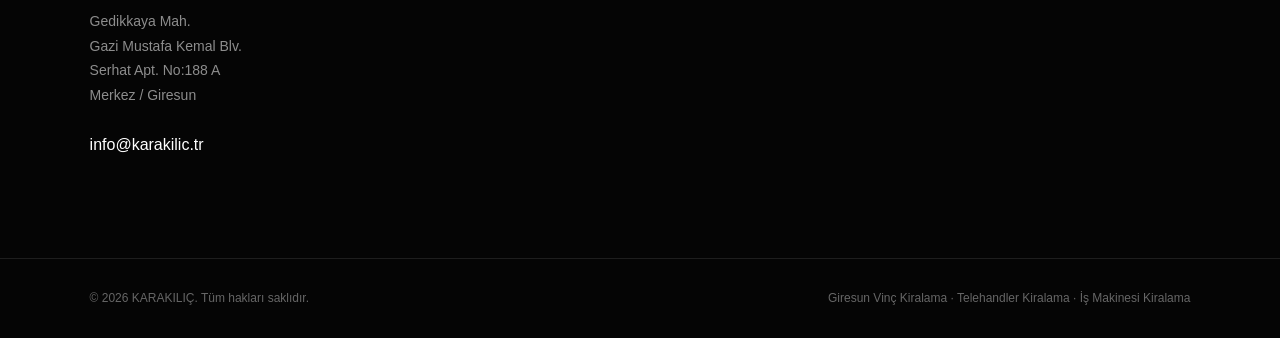
==== commit e1fbdd9f: "Update ZTH4525R telehandler rental content and SEO" ====
--- a/giresun-vinc-kiralama.html
+++ b/giresun-vinc-kiralama.html
@@ -9,11 +9,11 @@
     content="width=device-width, initial-scale=1.0"
   >
 
-  <title>Giresun Vinç Kiralama | Telehandler & İş Makinesi | Karakılıç</title>
+  <title>Giresun Telehandler Kiralama | ZTH4525R | Karakılıç</title>
 
   <meta
     name="description"
-    content="Giresun vinç kiralama, telehandler kiralama ve iş makinesi kiralama hizmetleri. Zoomlion ZTH4525R ile şantiye, yükleme, malzeme taşıma ve saha çalışmalarınız için Karakılıç ile iletişime geçin."
+    content="Giresun’da Zoomlion ZTH4525R telehandler kiralama. Çalışma konumunu ve kiralama tarihlerini paylaşarak müsaitlik, işinize uygunluk ve fiyat bilgisi alın."
   >
 
   <meta
@@ -32,12 +32,12 @@
 
   <meta
     property="og:title"
-    content="Giresun Vinç Kiralama | Karakılıç"
+    content="Giresun Telehandler Kiralama | ZTH4525R | Karakılıç"
   >
 
   <meta
     property="og:description"
-    content="Giresun'da vinç, telehandler ve iş makinesi kiralama hizmetleri. Zoomlion ZTH4525R kiralama bilgisi için Karakılıç ile iletişime geçin."
+    content="Giresun’da Zoomlion ZTH4525R telehandler kiralama. Çalışma konumunu ve kiralama tarihlerini paylaşarak müsaitlik, işinize uygunluk ve fiyat bilgisi alın."
   >
 
   <meta
@@ -57,12 +57,12 @@
 
   <meta
     name="twitter:title"
-    content="Giresun Vinç Kiralama | Karakılıç"
+    content="Giresun Telehandler Kiralama | ZTH4525R | Karakılıç"
   >
 
   <meta
     name="twitter:description"
-    content="Giresun vinç kiralama, telehandler ve iş makinesi kiralama hizmetleri."
+    content="Giresun’da Zoomlion ZTH4525R telehandler kiralama. Çalışma konumunu ve kiralama tarihlerini paylaşarak müsaitlik, işinize uygunluk ve fiyat bilgisi alın."
   >
 
   <meta
@@ -71,101 +71,60 @@
   >
 
 
-  <script type="application/ld+json">
-  {
-    "@context": "https://schema.org",
-    "@graph": [
-      {
-        "@type": "LocalBusiness",
-        "@id": "https://www.karakilic.tr/#business",
-        "name": "Karakılıç Otomotiv & İnşaat",
-        "legalName": "Karakılıç Otomotiv Motorlu Araçlar İnşaat Sanayi Ticaret Limited Şirketi",
-        "url": "https://www.karakilic.tr/",
-        "logo": "https://www.karakilic.tr/assets/logo.png",
-        "image": "https://www.karakilic.tr/assets/vehicles/telehandler.png",
-        "email": "info@karakilic.tr",
-        "telephone": "+90 533 423 17 23",
-
-        "address": {
-          "@type": "PostalAddress",
-          "streetAddress": "Gedikkaya Mah. Gazi Mustafa Kemal Blv. Serhat Apt. No:188 A",
-          "addressLocality": "Giresun",
-          "addressRegion": "Giresun",
-          "addressCountry": "TR"
-        },
-
-        "areaServed": {
-          "@type": "City",
-          "name": "Giresun"
-        },
-
-        "hasOfferCatalog": {
-          "@type": "OfferCatalog",
-          "name": "Vinç ve İş Makinesi Kiralama Hizmetleri",
-          "itemListElement": [
-            {
-              "@type": "Offer",
-              "itemOffered": {
-                "@type": "Service",
-                "name": "Giresun Vinç Kiralama",
-                "serviceType": "Vinç Kiralama",
-                "areaServed": {
-                  "@type": "City",
-                  "name": "Giresun"
-                },
-                "url": "https://www.karakilic.tr/giresun-vinc-kiralama"
-              }
-            },
-            {
-              "@type": "Offer",
-              "itemOffered": {
-                "@type": "Service",
-                "name": "Giresun Telehandler Kiralama",
-                "serviceType": "Telehandler Kiralama",
-                "areaServed": {
-                  "@type": "City",
-                  "name": "Giresun"
-                }
-              }
-            },
-            {
-              "@type": "Offer",
-              "itemOffered": {
-                "@type": "Service",
-                "name": "Giresun İş Makinesi Kiralama",
-                "serviceType": "İş Makinesi Kiralama",
-                "areaServed": {
-                  "@type": "City",
-                  "name": "Giresun"
-                }
-              }
+  <script type="application/ld+json">{
+  "@context": "https://schema.org",
+  "@graph": [
+    {
+      "@type": "LocalBusiness",
+      "@id": "https://www.karakilic.tr/#business",
+      "name": "Karakılıç Otomotiv & İnşaat",
+      "legalName": "Karakılıç Otomotiv Motorlu Araçlar İnşaat Sanayi Ticaret Limited Şirketi",
+      "url": "https://www.karakilic.tr/",
+      "logo": "https://www.karakilic.tr/assets/logo.png",
+      "image": "https://www.karakilic.tr/assets/vehicles/telehandler.png",
+      "email": "info@karakilic.tr",
+      "telephone": "+90 533 423 17 23",
+      "address": {
+        "@type": "PostalAddress",
+        "streetAddress": "Gedikkaya Mah. Gazi Mustafa Kemal Blv. Serhat Apt. No:188 A",
+        "addressLocality": "Giresun",
+        "addressRegion": "Giresun",
+        "addressCountry": "TR"
+      },
+      "areaServed": {
+        "@type": "City",
+        "name": "Giresun"
+      },
+      "hasOfferCatalog": {
+        "@type": "OfferCatalog",
+        "name": "Zoomlion ZTH4525R Telehandler Kiralama",
+        "itemListElement": [
+          {
+            "@type": "Offer",
+            "itemOffered": {
+              "@id": "https://www.karakilic.tr/giresun-vinc-kiralama#service"
             }
-          ]
-        }
+          }
+        ]
+      }
+    },
+    {
+      "@type": "Service",
+      "@id": "https://www.karakilic.tr/giresun-vinc-kiralama#service",
+      "name": "Giresun Zoomlion ZTH4525R Telehandler Kiralama",
+      "serviceType": "Telehandler Kiralama",
+      "provider": {
+        "@id": "https://www.karakilic.tr/#business"
       },
-
-      {
-        "@type": "Service",
-        "@id": "https://www.karakilic.tr/giresun-vinc-kiralama#service",
-        "name": "Giresun Vinç Kiralama",
-        "serviceType": "Vinç, Telehandler ve İş Makinesi Kiralama",
-
-        "provider": {
-          "@id": "https://www.karakilic.tr/#business"
-        },
-
-        "areaServed": {
-          "@type": "City",
-          "name": "Giresun"
-        },
-
-        "url": "https://www.karakilic.tr/giresun-vinc-kiralama",
-
-        "description": "Giresun ve çevresinde vinç, telehandler ve iş makinesi kiralama hizmetleri. Zoomlion ZTH4525R ile şantiye, malzeme taşıma, yükleme ve saha çalışmalarına yönelik kiralama çözümleri."
-      }
-    ]
-  }
-  </script>
+      "areaServed": {
+        "@type": "City",
+        "name": "Giresun"
+      },
+      "url": "https://www.karakilic.tr/giresun-vinc-kiralama",
+      "description": "Giresun’da Zoomlion ZTH4525R telehandler kiralama. Çalışma konumunu ve kiralama tarihlerini paylaşarak müsaitlik, işinize uygunluk ve fiyat bilgisi alın."
+    }
+  ]
+}</script>
 
 
   <style>
@@ -893,9 +852,7 @@
         İnşaat
       </a>
 
-      <a href="#kiralama">
-        Vinç Kiralama
-      </a>
+      <a href="#kiralama">Telehandler Kiralama</a>
 
       <a
         href="#iletisim"
@@ -912,181 +869,81 @@
   <main>
 
 
-    <section class="rental-hero">
-
-      <div class="rental-hero-image">
-
-        <img
-          src="assets/vehicles/telehandler.png"
-          alt="Giresun vinç kiralama Zoomlion ZTH4525R telehandler"
-        >
-
-      </div>
-
-
-      <div class="rental-hero-content">
-
-        <div class="section-label">
-          KARAKILIÇ · GİRESUN
-        </div>
-
-        <h1>
-          Giresun<br>
-          Vinç<br>
-          Kiralama
-        </h1>
-
-        <p>
-          Giresun ve çevresinde
-          <strong>vinç kiralama, telehandler kiralama ve iş makinesi kiralama</strong>
-          ihtiyaçlarınıza yönelik profesyonel saha çözümleri sunuyoruz.
-        </p>
-
-        <p>
-          Şantiye, yükleme, malzeme taşıma ve yüksek erişim gerektiren işler için
-          <strong>Zoomlion ZTH4525R</strong>
-          ile kiralama bilgisi ve müsaitlik durumunu öğrenebilirsiniz.
-        </p>
-
-        <div class="hero-actions">
-
-          <a
-  href="https://wa.me/905367279740"
-  target="_blank"
-  rel="noopener noreferrer"
-  class="primary-button"
->
-  Soner Kurt'tan Kiralama Teklifi Al
-</a>
-
-          <a
-            href="#kiralama"
-            class="secondary-button"
-          >
-            Hizmeti İncele
-          </a>
-
-        </div>
-
-      </div>
-
-    </section>
-
-
-    <section class="intro">
-
-      <div class="intro-inner">
-
-        <div class="section-label">
-          GİRESUN VİNÇ KİRALAMA
-        </div>
-
-        <h2>
-          Şantiye ve saha çalışmalarınız için kiralama çözümleri
-        </h2>
-
-
-        <div class="intro-grid">
-
-          <p>
-            <strong>Karakılıç</strong>, Giresun'da vinç, telehandler ve
-            iş makinesi kiralama ihtiyaçlarına yönelik hizmet sunmaktadır.
-            İnşaat sahaları, yükleme çalışmaları, malzeme taşıma ve yüksek
-            erişim gerektiren operasyonlarda işletmelerin ihtiyaçlarına
-            uygun kiralama seçenekleri hakkında bilgi alabilirsiniz.
-          </p>
-
-          <p>
-            <strong>Giresun vinç kiralama</strong> hizmeti hakkında kiralama
-            süresi, müsaitlik durumu ve proje detaylarını ekibimizle
-            görüşebilirsiniz. İhtiyacınıza göre uygun ekipman ve saha
-            çözümü konusunda doğrudan iletişime geçebilirsiniz.
-          </p>
-
-        </div>
-
-      </div>
-
-    </section>
-
-
-    <section
-      class="services"
-      id="kiralama"
-    >
-
-      <div class="services-inner">
-
-        <div class="section-label">
-          KİRALAMA HİZMETLERİ
-        </div>
-
-        <h2>
-          Giresun'da vinç ve iş makinesi kiralama
-        </h2>
-
-
-        <div class="service-grid">
-
-          <article class="service-card">
-
-            <div class="service-number">
-              01
-            </div>
-
-            <h3>
-              Vinç Kiralama
-            </h3>
-
-            <p>
-              Giresun ve çevresindeki şantiye, saha ve proje çalışmalarında
-              yük kaldırma ve yüksek erişim ihtiyaçlarına yönelik vinç
-              kiralama çözümleri.
-            </p>
-
-          </article>
-
-
-          <article class="service-card">
-
-            <div class="service-number">
-              02
-            </div>
-
-            <h3>
-              Telehandler Kiralama
-            </h3>
-
-            <p>
-              Malzeme taşıma, yükleme, istifleme ve saha operasyonları için
-              Zoomlion ZTH4525R telehandler kiralama hizmeti.
-            </p>
-
-          </article>
-
-
-          <article class="service-card">
-
-            <div class="service-number">
-              03
-            </div>
-
-            <h3>
-              İş Makinesi Kiralama
-            </h3>
-
-            <p>
-              Giresun'da şantiye ve ticari saha çalışmalarına yönelik
-              iş makinesi kiralama ve ekipman çözümleri.
-            </p>
-
-          </article>
-
-        </div>
-
-      </div>
-
-    </section>
+    
+<section class="rental-hero">
+  <div class="rental-hero-image">
+    <img src="assets/vehicles/telehandler.png"
+         alt="Giresun’da kiralık Zoomlion ZTH4525R telehandler">
+  </div>
+  <div class="rental-hero-content">
+    <div class="section-label">KARAKILIÇ · GİRESUN</div>
+    <h1>Giresun<br>Telehandler<br>Kiralama</h1>
+    <p>Karakılıç, Giresun’da yalnızca
+    <strong>Zoomlion ZTH4525R telehandler kiralama</strong>
+    hizmeti sunar.</p>
+    <p>Şantiye, depo ve saha çalışmalarınız için işin konumunu,
+    yük bilgilerini ve planlanan tarihleri paylaşarak
+    uygunluk, müsaitlik ve fiyat bilgisi alabilirsiniz.</p>
+    <div class="hero-actions">
+      <a href="https://wa.me/905367279740" target="_blank"
+         rel="noopener noreferrer" class="primary-button">
+         Kiralama Teklifi Al</a>
+      <a href="#kiralama" class="secondary-button">Hizmeti İncele</a>
+    </div>
+  </div>
+</section>
+
+
+
+    
+<section class="intro">
+  <div class="intro-inner">
+    <div class="section-label">ZOOMLION ZTH4525R</div>
+    <h2>Giresun vinç kiralama arayanlar için hizmet kapsamı</h2>
+    <div class="intro-grid">
+      <p><strong>Giresun vinç kiralama</strong> aramasıyla ekipman
+      arıyorsanız, işinizin telehandler ile yapılıp yapılamayacağını
+      öncelikle değerlendirmek gerekir. Karakılıç’ın kiralama hizmeti
+      yalnızca Zoomlion ZTH4525R telehandler ile sınırlıdır.</p>
+      <p>Telehandler ve mobil vinç farklı ekipmanlardır.
+      İşin uygunluğu; yükün ağırlığı, gerekli erişim,
+      kullanılan ataşman ve saha koşullarına göre değerlendirilir.
+      Kiralama öncesinde çalışma detaylarınızı bizimle paylaşın.</p>
+    </div>
+  </div>
+</section>
+
+
+
+    
+<section class="services" id="kiralama">
+  <div class="services-inner">
+    <div class="section-label">KİRALAMA SÜRECİ</div>
+    <h2>Telehandler kiralama teklifi nasıl alınır?</h2>
+    <div class="service-grid">
+      <article class="service-card">
+        <div class="service-number">01</div>
+        <h3>İşinizi anlatın</h3>
+        <p>Çalışma konumunu, taşınacak yükün türünü, ağırlığını,
+        boyutlarını ve gerekli erişimi paylaşın.</p>
+      </article>
+      <article class="service-card">
+        <div class="service-number">02</div>
+        <h3>Tarihleri belirtin</h3>
+        <p>Başlangıç tarihini, kiralama süresini, saha erişimini
+        ve zemin koşullarını iletin.</p>
+      </article>
+      <article class="service-card">
+        <div class="service-number">03</div>
+        <h3>Teklif kapsamını netleştirin</h3>
+        <p>Müsaitlik ve fiyat bilgisi alın. Operatör, nakliye ve
+        ataşman ihtiyaçlarınızı belirtin; sağlanabilecek hizmetler
+        ve teklif kapsamı kiralama öncesinde netleştirilir.</p>
+      </article>
+    </div>
+  </div>
+</section>
+
 
 
     <section class="machine">
@@ -1120,25 +977,19 @@
             ZTH4525R
           </h2>
 
-          <p>
-            Giresun ve çevresinde şantiye, depo ve saha çalışmalarında
-            malzeme taşıma, yükleme ve yüksek erişim gerektiren işler için
-            <strong>Zoomlion ZTH4525R kiralama</strong>
-            hizmetimiz bulunmaktadır.
-          </p>
-
-          <p>
-            <strong>Giresun vinç kiralama</strong>,
-            telehandler ve iş makinesi kiralama ihtiyaçlarınız için
-            kiralama süresi ve müsaitlik konusunda Karakılıç ekibiyle
-            iletişime geçebilirsiniz.
-          </p>
+          <p><strong>Zoomlion ZTH4525R telehandler kiralama</strong>
+        için yükün ağırlığını, yerleştirme yüksekliğini ve yatay
+        erişim ihtiyacını paylaşın. Makinenin işinize uygunluğu,
+        teknik doküman ve yük çizelgesi üzerinden değerlendirilmelidir.</p>
+
+          <p>Giresun’da kiralama süresi, müsaitlik ve fiyat bilgisi
+        için Karakılıç ekibiyle iletişime geçebilirsiniz.</p>
 
 
           <div class="machine-features">
 
             <span>
-              Giresun Vinç Kiralama
+              Zoomlion ZTH4525R
             </span>
 
             <span>
@@ -1180,67 +1031,32 @@
     </section>
 
 
-    <section class="areas">
-
-      <div class="areas-inner">
-
-        <div class="section-label">
-          HİZMET BÖLGESİ
-        </div>
-
-        <h2>
-          Giresun ve çevresinde kiralama
-        </h2>
-
-        <p>
-          Giresun Merkez başta olmak üzere proje ve müsaitlik durumuna göre
-          çevre bölgelerde vinç, telehandler ve iş makinesi kiralama
-          talepleri için bizimle iletişime geçebilirsiniz.
-        </p>
-
-
-        <div class="area-list">
-
-          <span>Giresun Merkez</span>
-          <span>Bulancak</span>
-          <span>Keşap</span>
-          <span>Espiye</span>
-          <span>Tirebolu</span>
-          <span>Görele</span>
-
-        </div>
-
-      </div>
-
-    </section>
-
-
-    <section class="cta">
-
-      <div class="section-label">
-        KARAKILIÇ · GİRESUN
-      </div>
-
-      <h2>
-        Vinç kiralama için hızlı teklif alın.
-      </h2>
-
-      <p>
-        Projeniz, ihtiyaç duyduğunuz kullanım süresi ve çalışma alanı
-        hakkında bilgi verin. Müsaitlik ve kiralama detayları için
-        doğrudan iletişime geçin.
-      </p>
-
-      <a
-        href="https://wa.me/905334231723"
-        target="_blank"
-        rel="noopener noreferrer"
-        class="cta-button"
-      >
-        WhatsApp'tan İletişime Geç
-      </a>
-
-    </section>
+    
+<section class="areas">
+  <div class="areas-inner">
+    <div class="section-label">ÇALIŞMA KONUMU</div>
+    <h2>Giresun’da telehandler kiralama</h2>
+    <p>Çalışmanın yapılacağı adresi ve saha erişim bilgilerini
+    paylaşın. Konuma ve planlanan tarihlere göre hizmet verilip
+    verilemeyeceği, müsaitlik ve nakliye koşulları
+    teklif aşamasında netleştirilir.</p>
+  </div>
+</section>
+
+
+
+    
+<section class="cta">
+  <div class="section-label">KARAKILIÇ · GİRESUN</div>
+  <h2>Zoomlion ZTH4525R kiralama fiyatı ve müsaitlik bilgisi alın</h2>
+  <p>İşin konumunu, yük bilgilerini ve kiralama tarihlerini paylaşın.
+  Fiyat ve teklifin kapsadığı hizmetler ihtiyaç değerlendirmesinin
+  ardından bildirilir.</p>
+  <a href="https://wa.me/905367279740" target="_blank"
+     rel="noopener noreferrer" class="cta-button">
+     WhatsApp'tan Kiralama Bilgisi Al</a>
+</section>
+
 
 
     <section
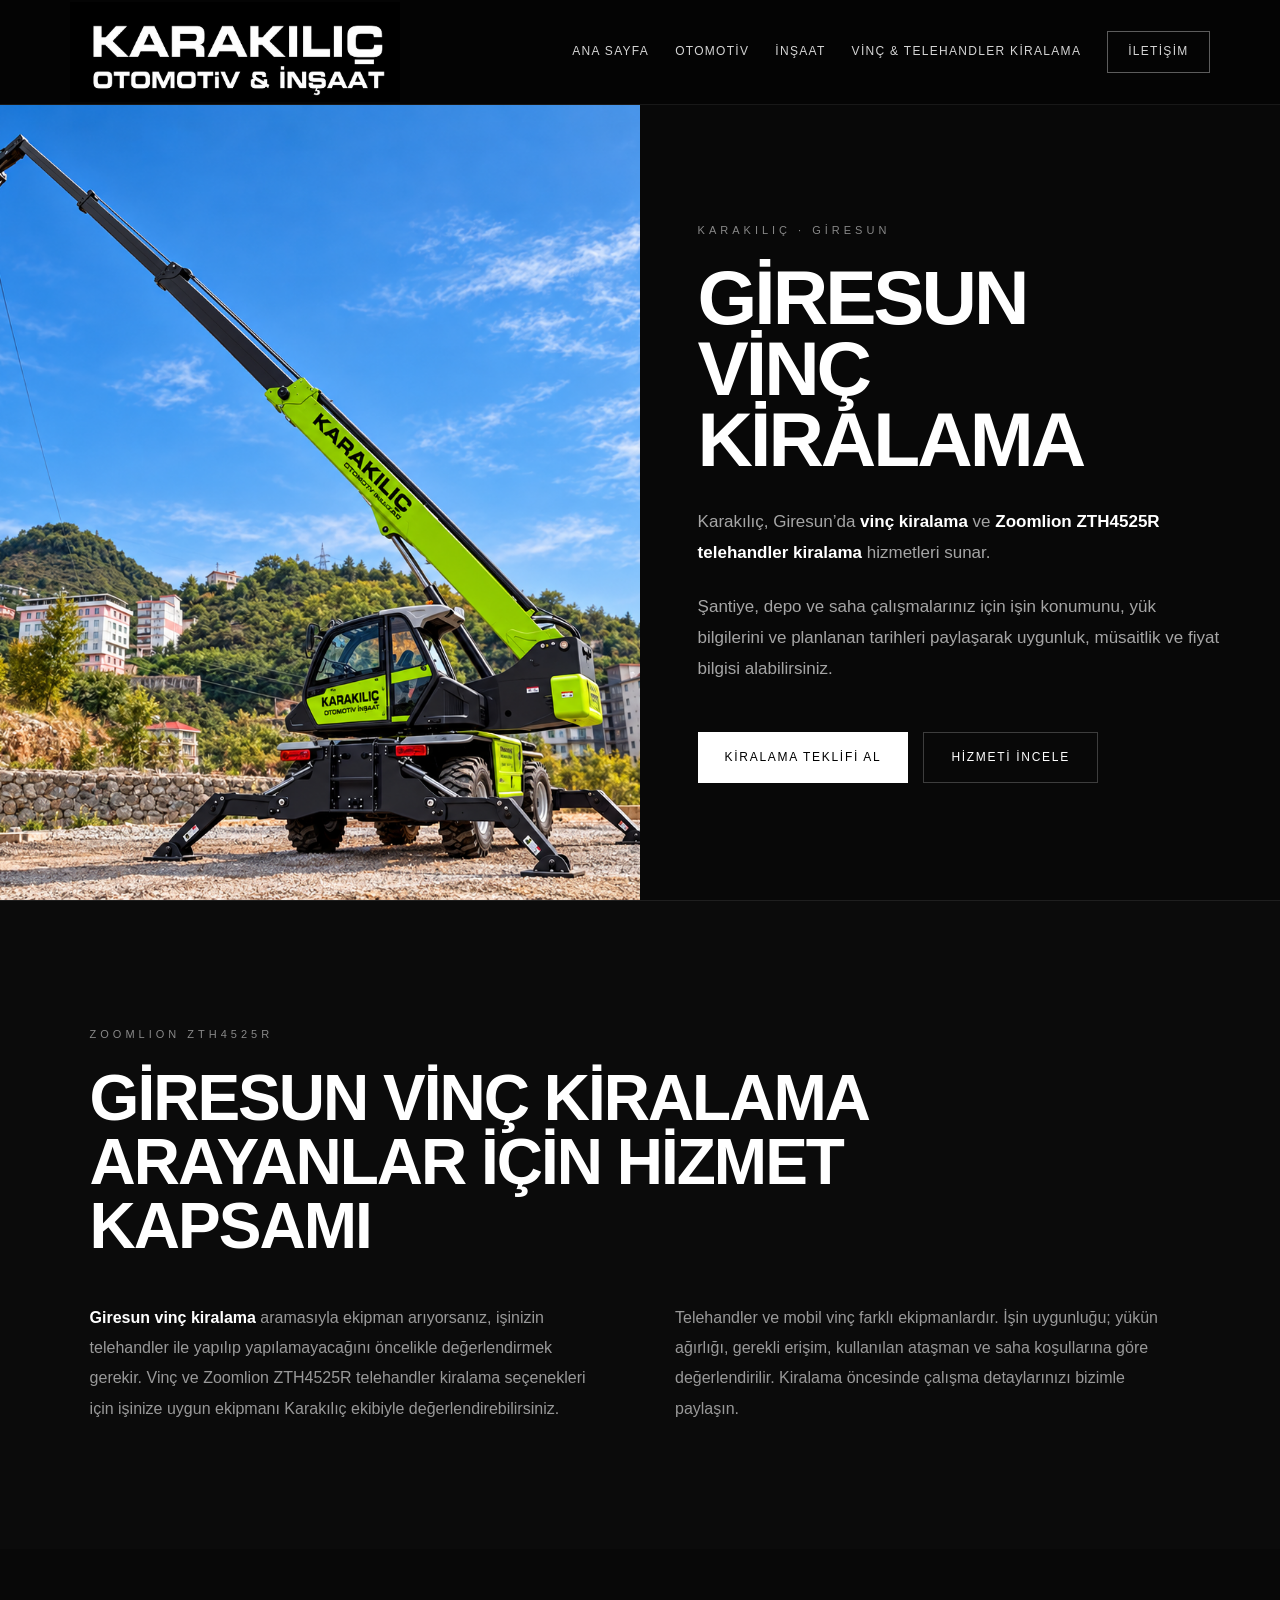
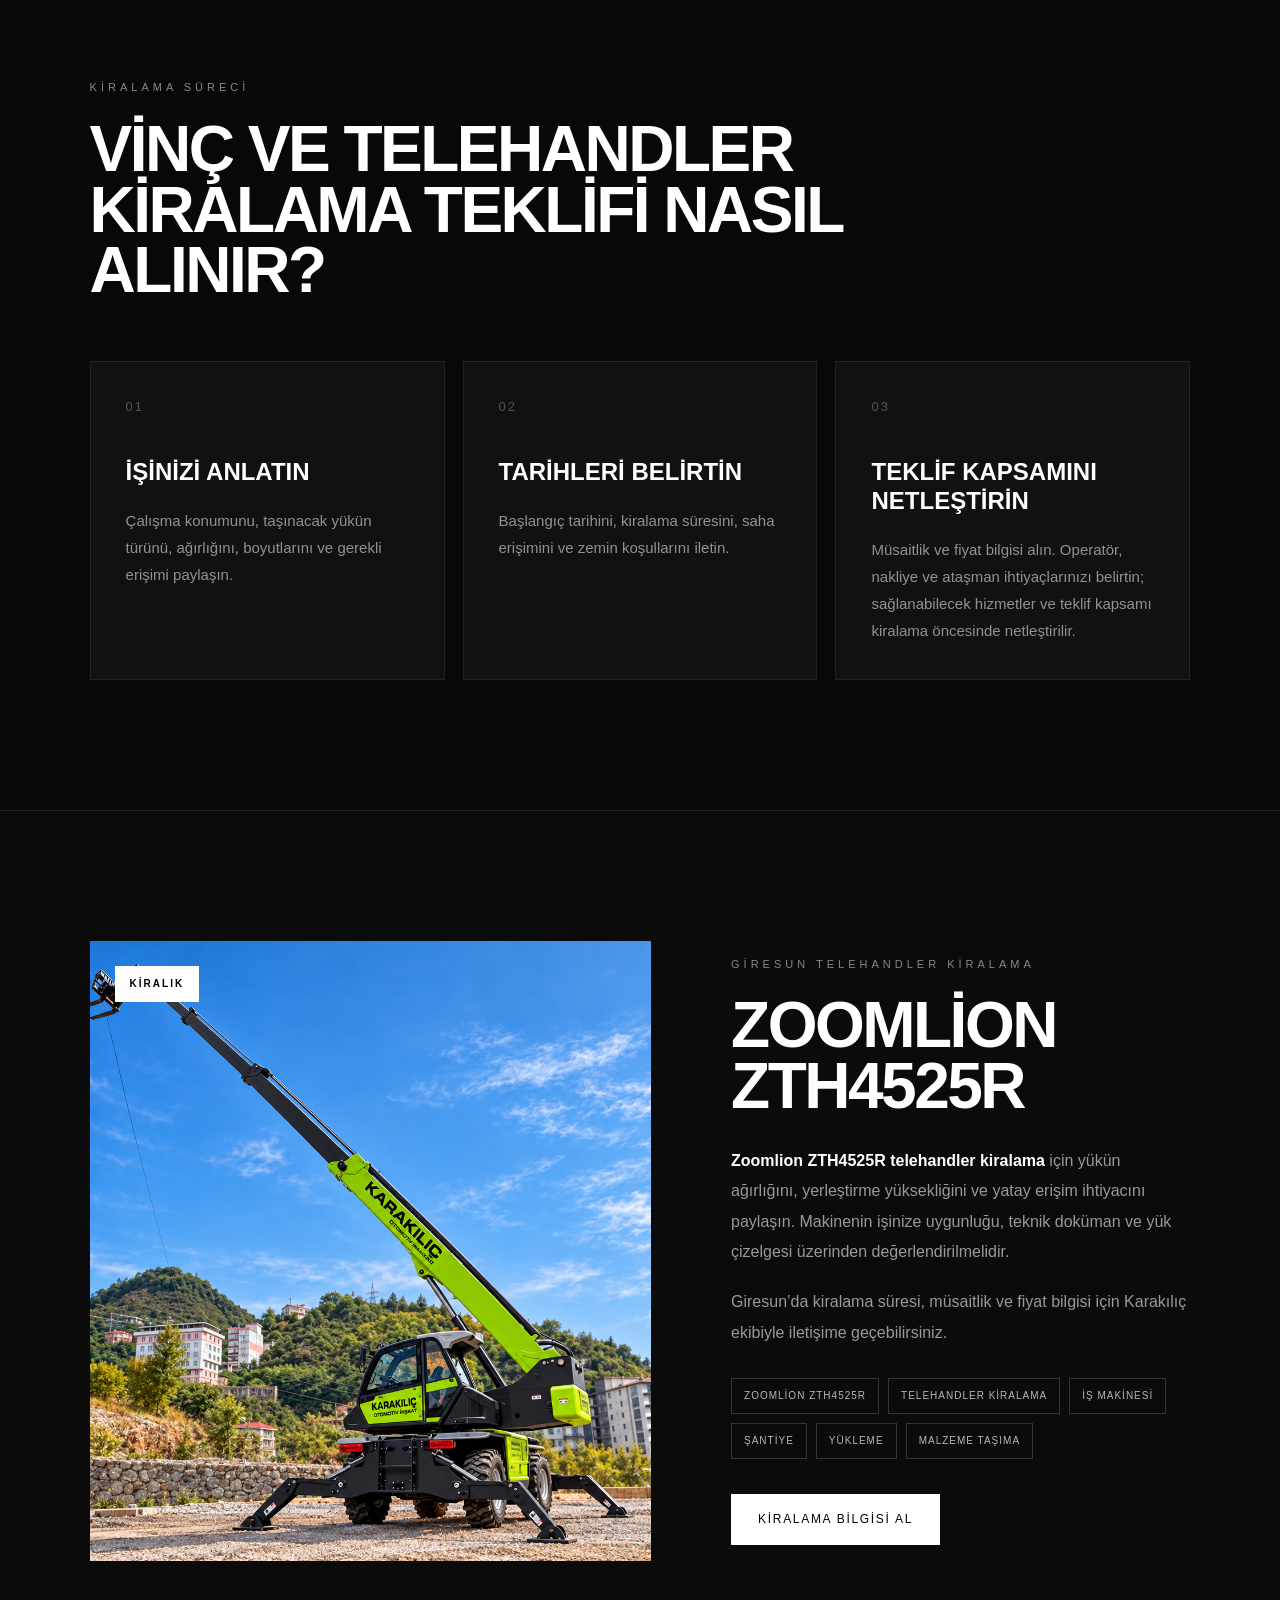
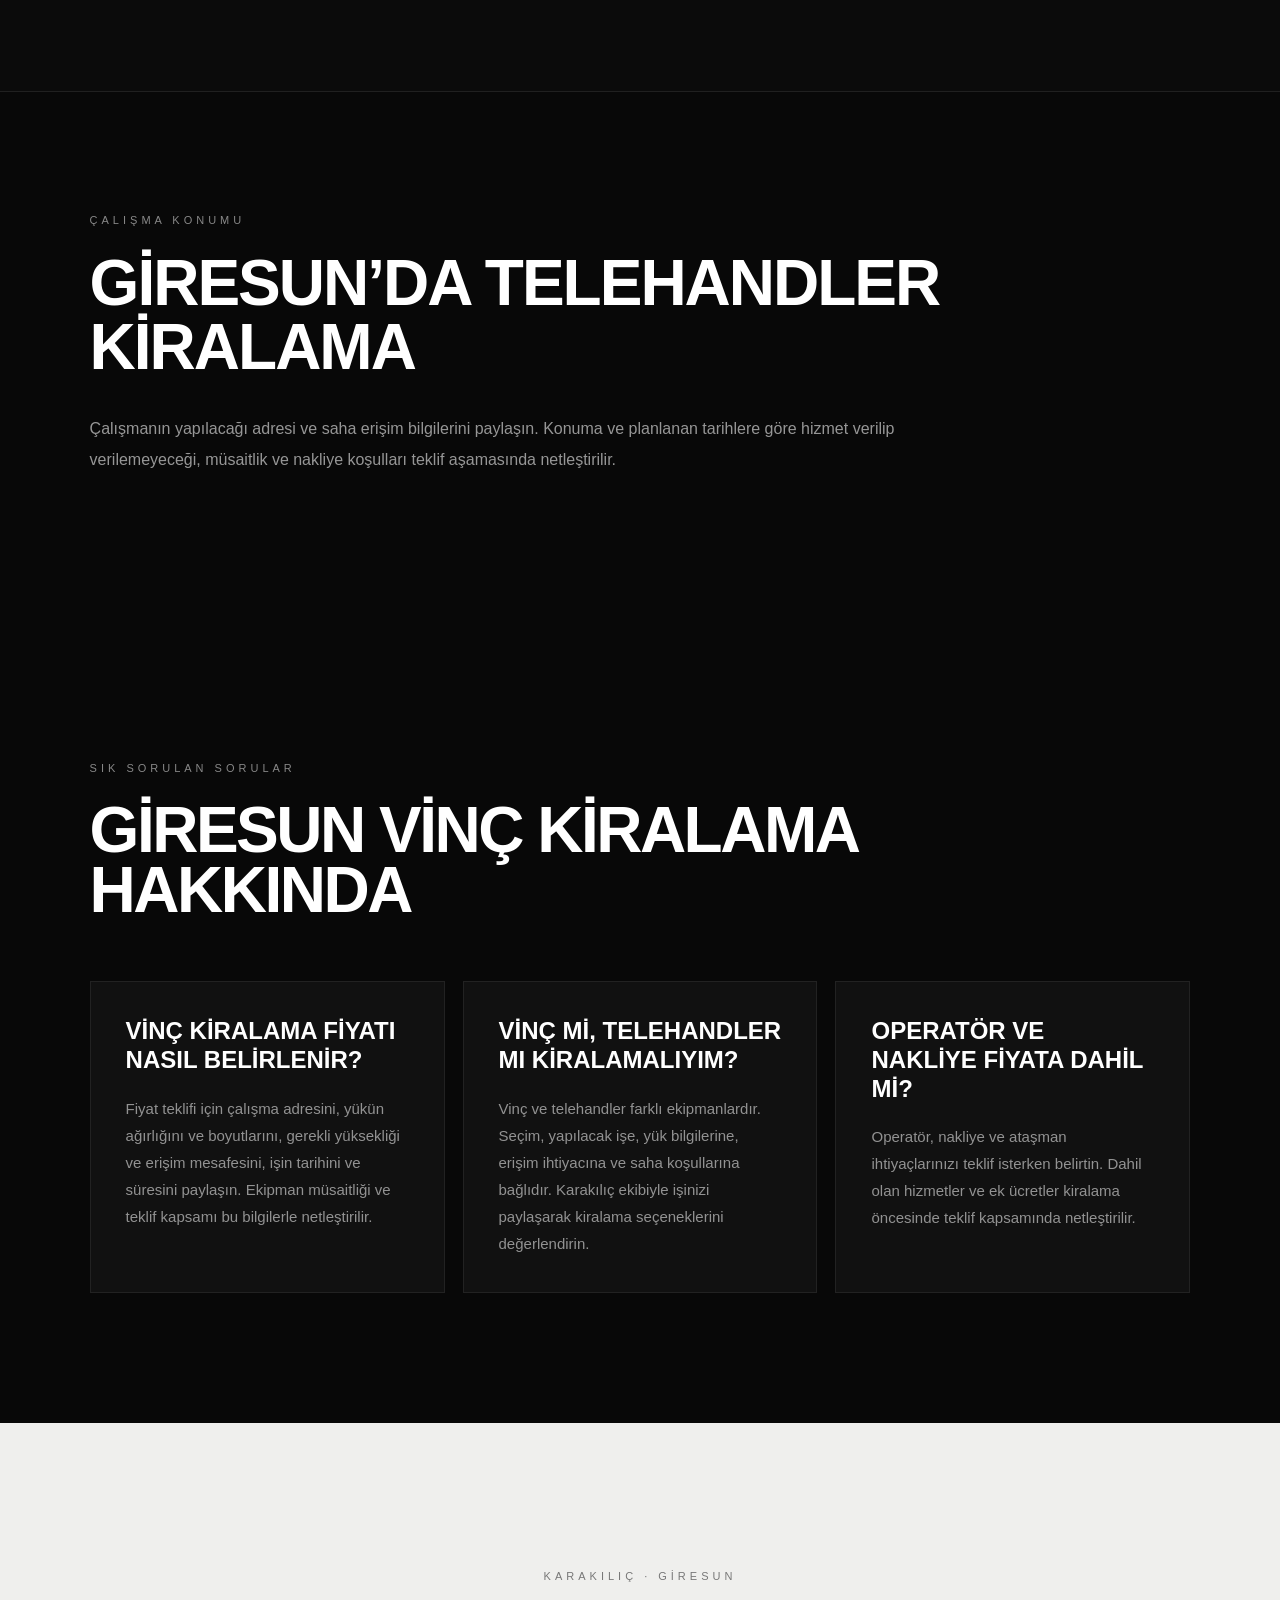
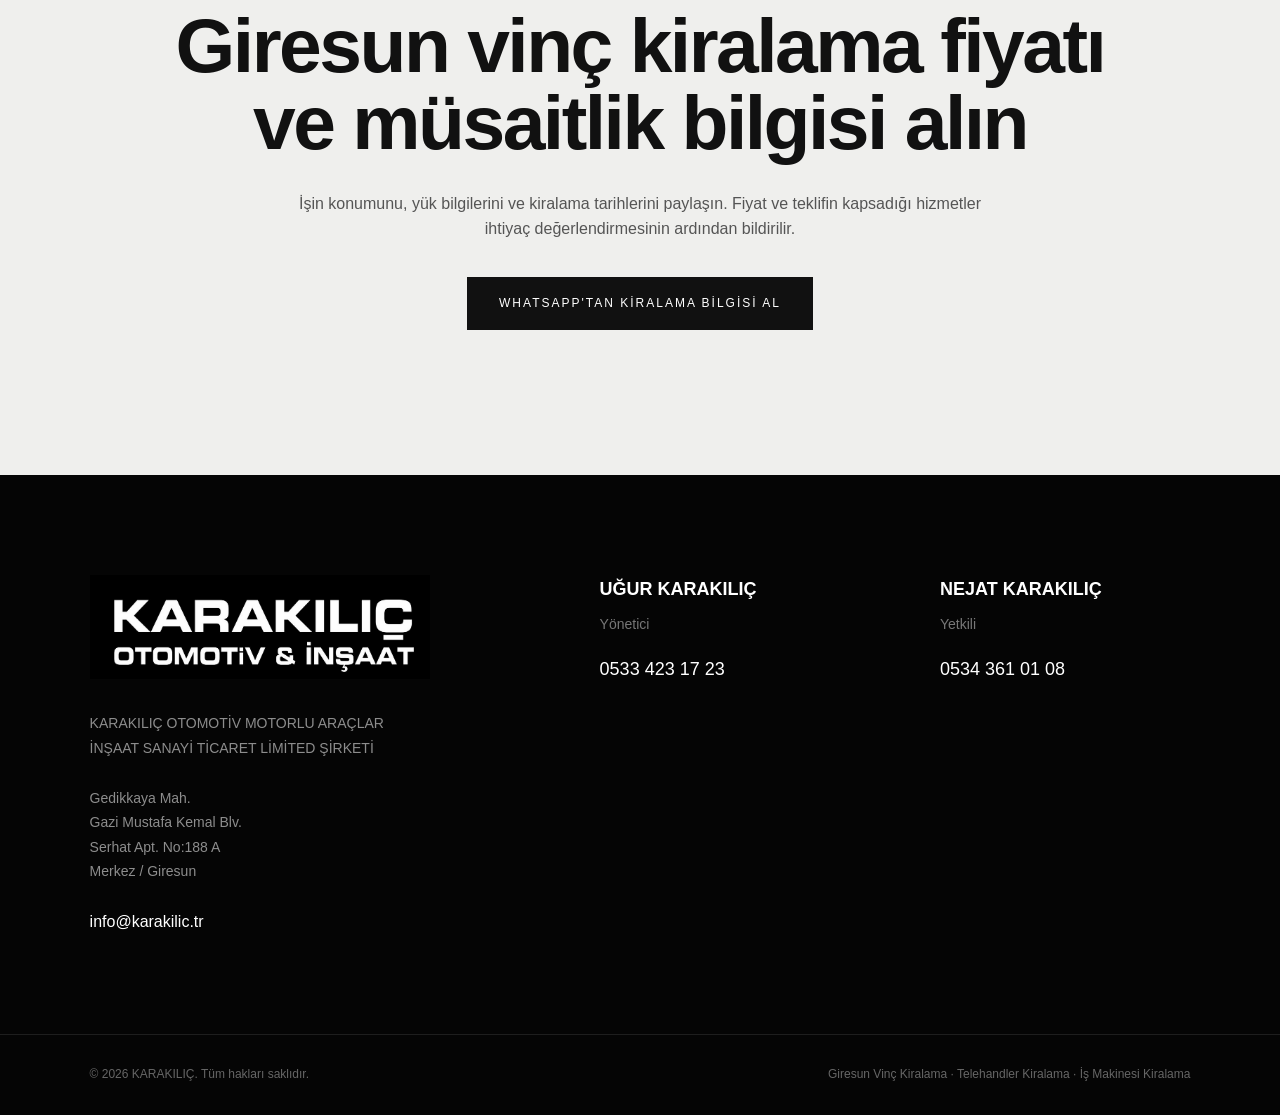
==== commit 14d18751: "giresun vinç kirlama SEO güncellemesi" ====
--- a/giresun-vinc-kiralama.html
+++ b/giresun-vinc-kiralama.html
@@ -9,11 +9,11 @@
     content="width=device-width, initial-scale=1.0"
   >
 
-  <title>Giresun Telehandler Kiralama | ZTH4525R | Karakılıç</title>
+  <title>Giresun Vinç Kiralama & Telehandler Kiralama | Karakılıç</title>
 
   <meta
     name="description"
-    content="Giresun’da Zoomlion ZTH4525R telehandler kiralama. Çalışma konumunu ve kiralama tarihlerini paylaşarak müsaitlik, işinize uygunluk ve fiyat bilgisi alın."
+    content="Giresun vinç kiralama ve Zoomlion ZTH4525R telehandler kiralama hizmetleri. İşinizin konumunu ve tarihlerini paylaşın; müsaitlik ve fiyat teklifi alın."
   >
 
   <meta
@@ -23,7 +23,7 @@
 
   <link
     rel="canonical"
-    href="https://www.karakilic.tr/giresun-vinc-kiralama"
+    href="https://www.karakilic.tr/giresun-vinc-kiralama.html"
   >
 
   <meta property="og:locale" content="tr_TR">
@@ -32,17 +32,17 @@
 
   <meta
     property="og:title"
-    content="Giresun Telehandler Kiralama | ZTH4525R | Karakılıç"
+    content="Giresun Vinç Kiralama & Telehandler Kiralama | Karakılıç"
   >
 
   <meta
     property="og:description"
-    content="Giresun’da Zoomlion ZTH4525R telehandler kiralama. Çalışma konumunu ve kiralama tarihlerini paylaşarak müsaitlik, işinize uygunluk ve fiyat bilgisi alın."
+    content="Giresun vinç kiralama ve Zoomlion ZTH4525R telehandler kiralama hizmetleri. İşinizin konumunu ve tarihlerini paylaşın; müsaitlik ve fiyat teklifi alın."
   >
 
   <meta
     property="og:url"
-    content="https://www.karakilic.tr/giresun-vinc-kiralama"
+    content="https://www.karakilic.tr/giresun-vinc-kiralama.html"
   >
 
   <meta
@@ -57,12 +57,12 @@
 
   <meta
     name="twitter:title"
-    content="Giresun Telehandler Kiralama | ZTH4525R | Karakılıç"
+    content="Giresun Vinç Kiralama & Telehandler Kiralama | Karakılıç"
   >
 
   <meta
     name="twitter:description"
-    content="Giresun’da Zoomlion ZTH4525R telehandler kiralama. Çalışma konumunu ve kiralama tarihlerini paylaşarak müsaitlik, işinize uygunluk ve fiyat bilgisi alın."
+    content="Giresun vinç kiralama ve Zoomlion ZTH4525R telehandler kiralama hizmetleri. İşinizin konumunu ve tarihlerini paylaşın; müsaitlik ve fiyat teklifi alın."
   >
 
   <meta
@@ -97,12 +97,12 @@
       },
       "hasOfferCatalog": {
         "@type": "OfferCatalog",
-        "name": "Zoomlion ZTH4525R Telehandler Kiralama",
+        "name": "Vinç ve Telehandler Kiralama",
         "itemListElement": [
           {
             "@type": "Offer",
             "itemOffered": {
-              "@id": "https://www.karakilic.tr/giresun-vinc-kiralama#service"
+              "@id": "https://www.karakilic.tr/giresun-vinc-kiralama.html#service"
             }
           }
         ]
@@ -110,9 +110,12 @@
     },
     {
       "@type": "Service",
-      "@id": "https://www.karakilic.tr/giresun-vinc-kiralama#service",
-      "name": "Giresun Zoomlion ZTH4525R Telehandler Kiralama",
-      "serviceType": "Telehandler Kiralama",
+      "@id": "https://www.karakilic.tr/giresun-vinc-kiralama.html#service",
+      "name": "Giresun Vinç Kiralama ve Telehandler Kiralama",
+      "serviceType": [
+        "Vinç Kiralama",
+        "Telehandler Kiralama"
+      ],
       "provider": {
         "@id": "https://www.karakilic.tr/#business"
       },
@@ -120,8 +123,39 @@
         "@type": "City",
         "name": "Giresun"
       },
-      "url": "https://www.karakilic.tr/giresun-vinc-kiralama",
-      "description": "Giresun’da Zoomlion ZTH4525R telehandler kiralama. Çalışma konumunu ve kiralama tarihlerini paylaşarak müsaitlik, işinize uygunluk ve fiyat bilgisi alın."
+      "url": "https://www.karakilic.tr/giresun-vinc-kiralama.html",
+      "description": "Giresun vinç kiralama ve Zoomlion ZTH4525R telehandler kiralama hizmetleri. İşinizin konumunu ve tarihlerini paylaşın; müsaitlik ve fiyat teklifi alın."
+    },
+    {
+      "@type": "WebPage",
+      "@id": "https://www.karakilic.tr/giresun-vinc-kiralama.html#webpage",
+      "url": "https://www.karakilic.tr/giresun-vinc-kiralama.html",
+      "name": "Giresun Vinç Kiralama & Telehandler Kiralama | Karakılıç",
+      "inLanguage": "tr-TR",
+      "about": {
+        "@id": "https://www.karakilic.tr/giresun-vinc-kiralama.html#service"
+      },
+      "breadcrumb": {
+        "@id": "https://www.karakilic.tr/giresun-vinc-kiralama.html#breadcrumb"
+      }
+    },
+    {
+      "@type": "BreadcrumbList",
+      "@id": "https://www.karakilic.tr/giresun-vinc-kiralama.html#breadcrumb",
+      "itemListElement": [
+        {
+          "@type": "ListItem",
+          "position": 1,
+          "name": "Ana Sayfa",
+          "item": "https://www.karakilic.tr/"
+        },
+        {
+          "@type": "ListItem",
+          "position": 2,
+          "name": "Giresun Vinç Kiralama",
+          "item": "https://www.karakilic.tr/giresun-vinc-kiralama.html"
+        }
+      ]
     }
   ]
 }</script>
@@ -852,7 +886,7 @@
         İnşaat
       </a>
 
-      <a href="#kiralama">Telehandler Kiralama</a>
+      <a href="#kiralama">Vinç & Telehandler Kiralama</a>
 
       <a
         href="#iletisim"
@@ -877,10 +911,9 @@
   </div>
   <div class="rental-hero-content">
     <div class="section-label">KARAKILIÇ · GİRESUN</div>
-    <h1>Giresun<br>Telehandler<br>Kiralama</h1>
-    <p>Karakılıç, Giresun’da yalnızca
-    <strong>Zoomlion ZTH4525R telehandler kiralama</strong>
-    hizmeti sunar.</p>
+    <h1>Giresun<br>Vinç Kiralama</h1>
+    <p>Karakılıç, Giresun’da <strong>vinç kiralama</strong> ve
+    <strong>Zoomlion ZTH4525R telehandler kiralama</strong> hizmetleri sunar.</p>
     <p>Şantiye, depo ve saha çalışmalarınız için işin konumunu,
     yük bilgilerini ve planlanan tarihleri paylaşarak
     uygunluk, müsaitlik ve fiyat bilgisi alabilirsiniz.</p>
@@ -903,8 +936,8 @@
     <div class="intro-grid">
       <p><strong>Giresun vinç kiralama</strong> aramasıyla ekipman
       arıyorsanız, işinizin telehandler ile yapılıp yapılamayacağını
-      öncelikle değerlendirmek gerekir. Karakılıç’ın kiralama hizmeti
-      yalnızca Zoomlion ZTH4525R telehandler ile sınırlıdır.</p>
+      öncelikle değerlendirmek gerekir. Vinç ve Zoomlion ZTH4525R telehandler kiralama seçenekleri
+      için işinize uygun ekipmanı Karakılıç ekibiyle değerlendirebilirsiniz.</p>
       <p>Telehandler ve mobil vinç farklı ekipmanlardır.
       İşin uygunluğu; yükün ağırlığı, gerekli erişim,
       kullanılan ataşman ve saha koşullarına göre değerlendirilir.
@@ -919,7 +952,7 @@
 <section class="services" id="kiralama">
   <div class="services-inner">
     <div class="section-label">KİRALAMA SÜRECİ</div>
-    <h2>Telehandler kiralama teklifi nasıl alınır?</h2>
+    <h2>Vinç ve telehandler kiralama teklifi nasıl alınır?</h2>
     <div class="service-grid">
       <article class="service-card">
         <div class="service-number">01</div>
@@ -1046,9 +1079,35 @@
 
 
     
+<section class="services" aria-labelledby="kiralama-sorulari">
+  <div class="services-inner">
+    <div class="section-label">SIK SORULAN SORULAR</div>
+    <h2 id="kiralama-sorulari">Giresun vinç kiralama hakkında</h2>
+    <div class="service-grid">
+      <article class="service-card">
+        <h3>Vinç kiralama fiyatı nasıl belirlenir?</h3>
+        <p>Fiyat teklifi için çalışma adresini, yükün ağırlığını ve boyutlarını,
+        gerekli yüksekliği ve erişim mesafesini, işin tarihini ve süresini paylaşın.
+        Ekipman müsaitliği ve teklif kapsamı bu bilgilerle netleştirilir.</p>
+      </article>
+      <article class="service-card">
+        <h3>Vinç mi, telehandler mı kiralamalıyım?</h3>
+        <p>Vinç ve telehandler farklı ekipmanlardır. Seçim, yapılacak işe,
+        yük bilgilerine, erişim ihtiyacına ve saha koşullarına bağlıdır.
+        Karakılıç ekibiyle işinizi paylaşarak kiralama seçeneklerini değerlendirin.</p>
+      </article>
+      <article class="service-card">
+        <h3>Operatör ve nakliye fiyata dahil mi?</h3>
+        <p>Operatör, nakliye ve ataşman ihtiyaçlarınızı teklif isterken belirtin.
+        Dahil olan hizmetler ve ek ücretler kiralama öncesinde teklif kapsamında netleştirilir.</p>
+      </article>
+    </div>
+  </div>
+</section>
+
 <section class="cta">
   <div class="section-label">KARAKILIÇ · GİRESUN</div>
-  <h2>Zoomlion ZTH4525R kiralama fiyatı ve müsaitlik bilgisi alın</h2>
+  <h2>Giresun vinç kiralama fiyatı ve müsaitlik bilgisi alın</h2>
   <p>İşin konumunu, yük bilgilerini ve kiralama tarihlerini paylaşın.
   Fiyat ve teklifin kapsadığı hizmetler ihtiyaç değerlendirmesinin
   ardından bildirilir.</p>
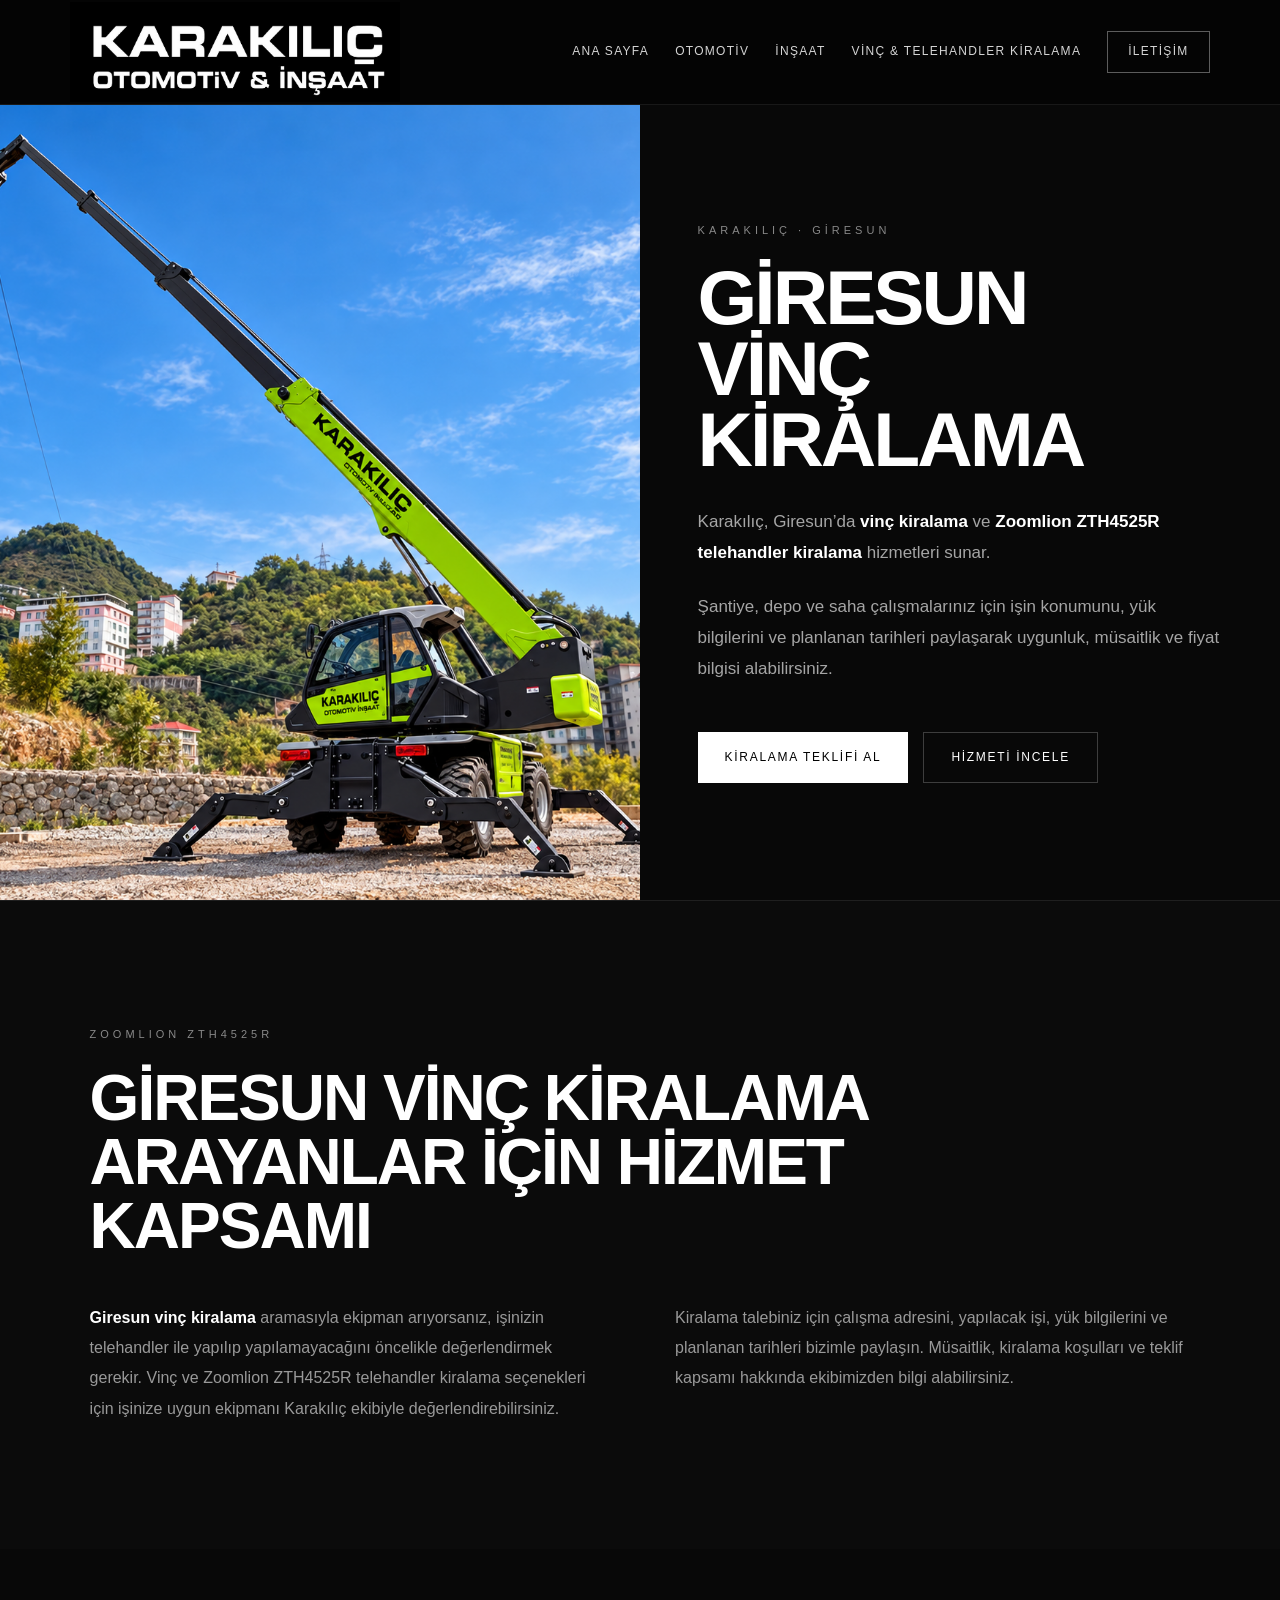
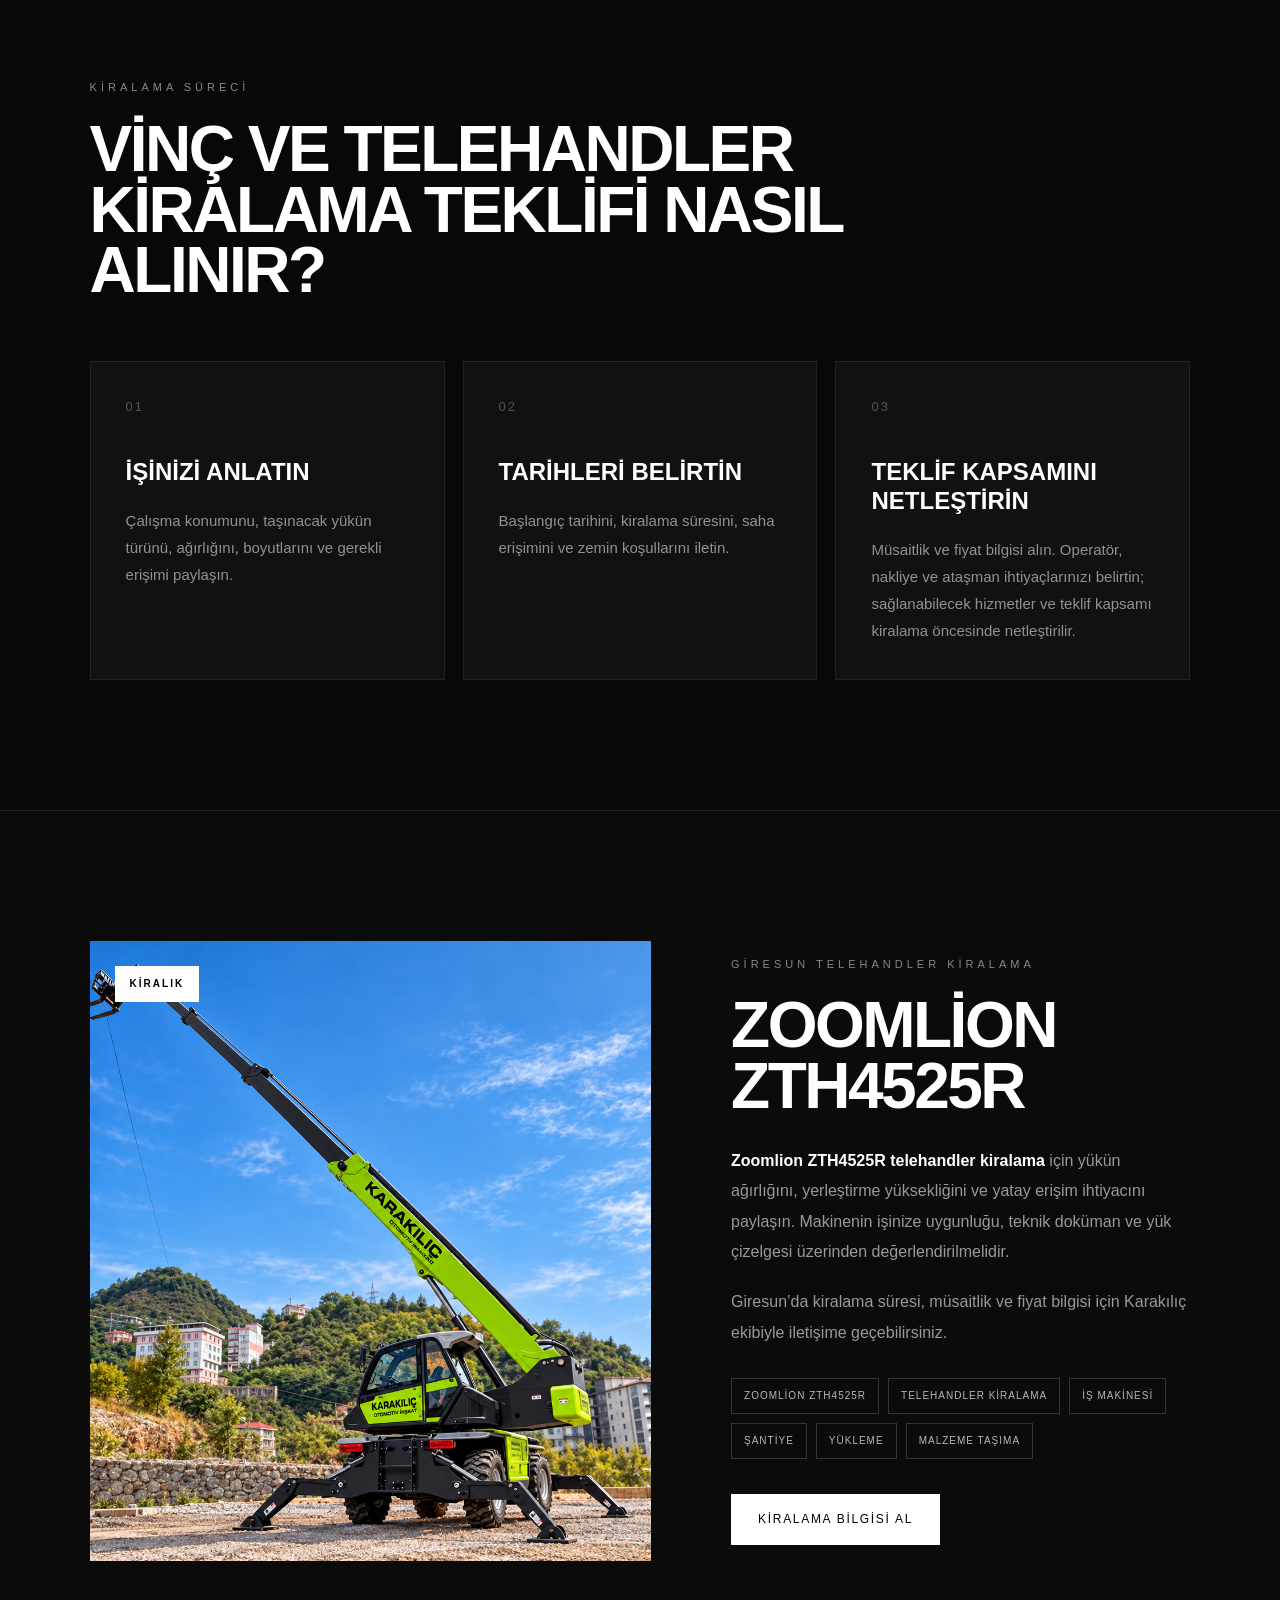
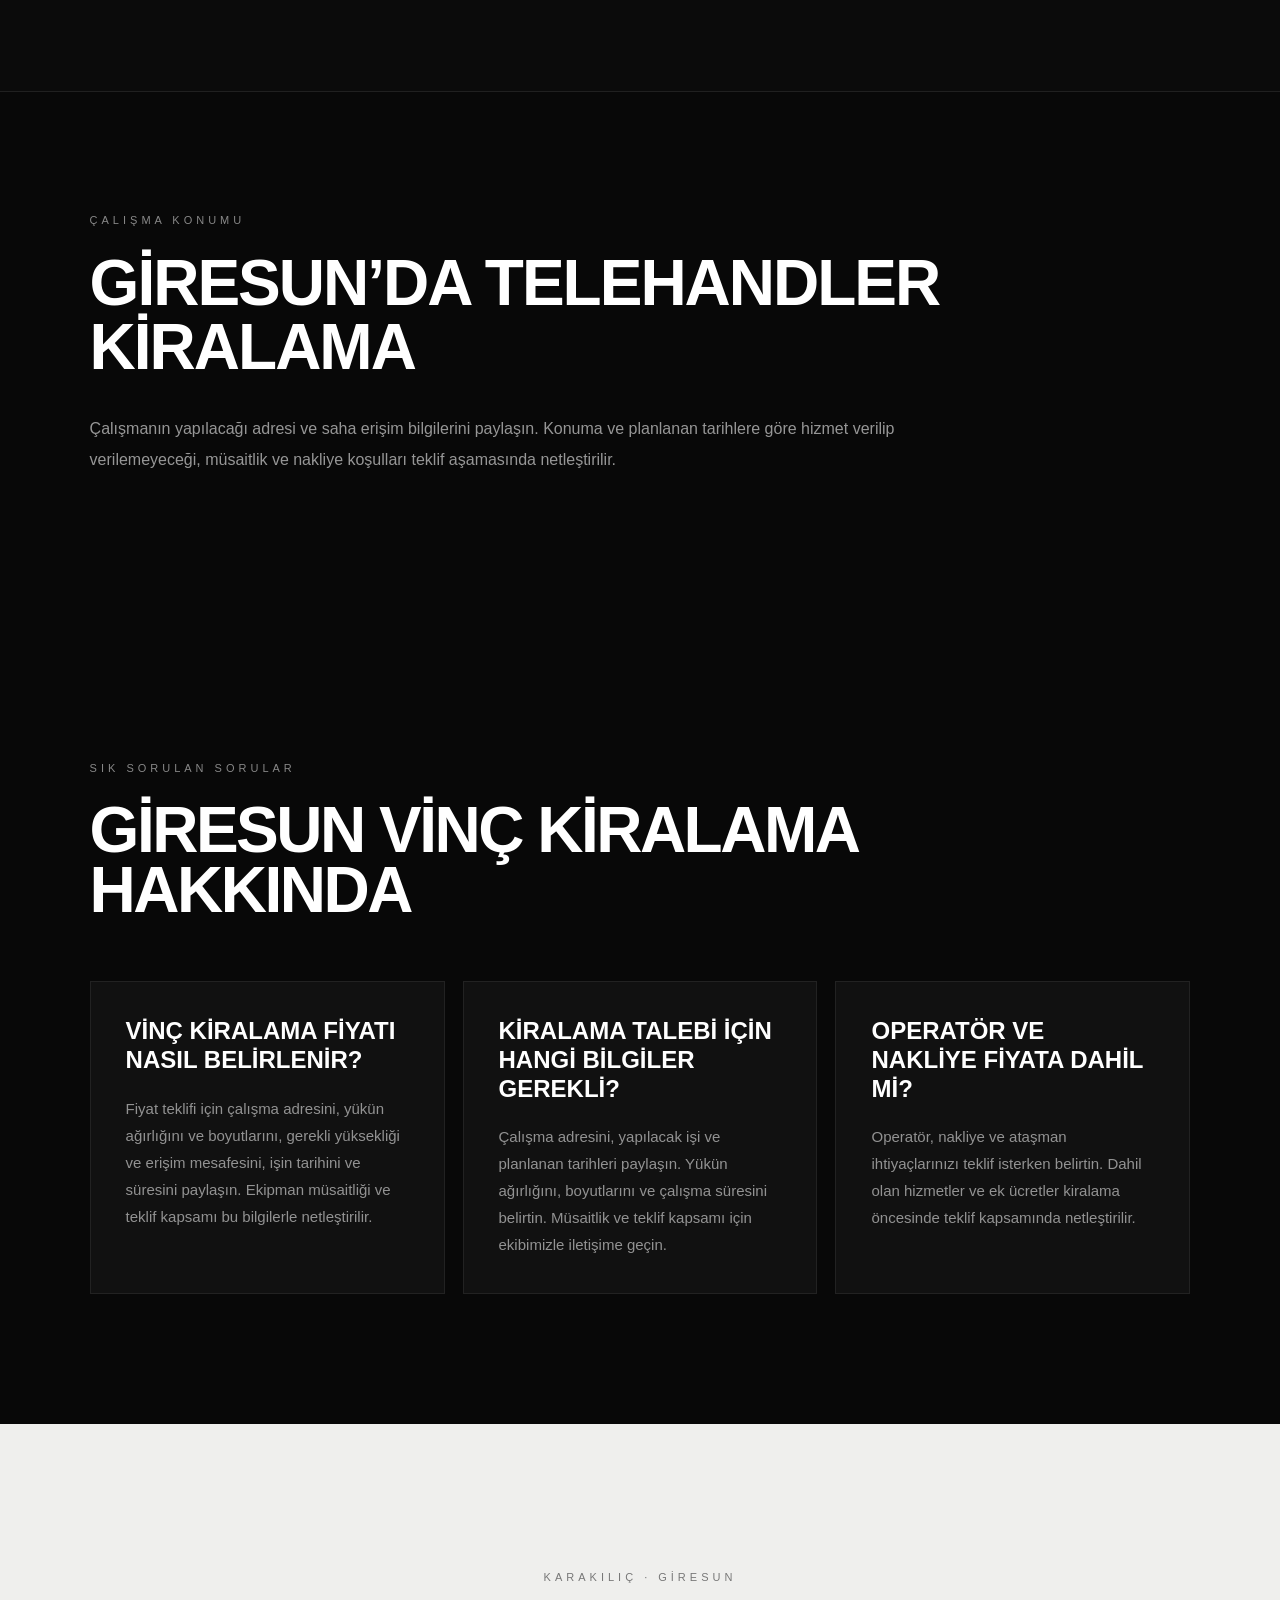
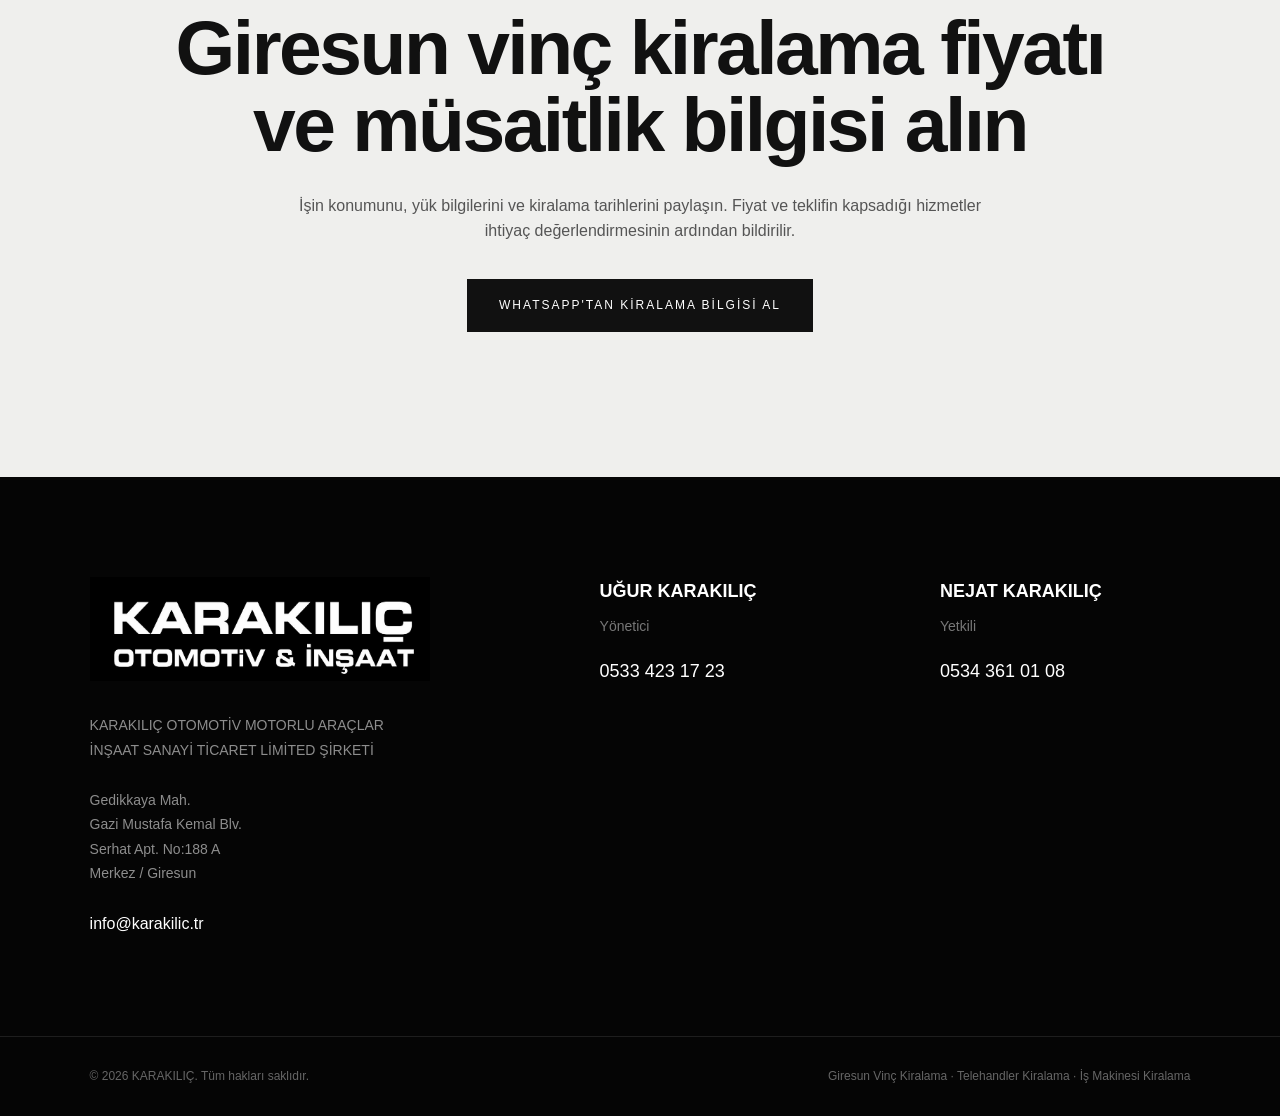
==== commit f17d447f: "Remove unsupported equipment comparison from rental page" ====
--- a/giresun-vinc-kiralama.html
+++ b/giresun-vinc-kiralama.html
@@ -938,10 +938,10 @@
       arıyorsanız, işinizin telehandler ile yapılıp yapılamayacağını
       öncelikle değerlendirmek gerekir. Vinç ve Zoomlion ZTH4525R telehandler kiralama seçenekleri
       için işinize uygun ekipmanı Karakılıç ekibiyle değerlendirebilirsiniz.</p>
-      <p>Telehandler ve mobil vinç farklı ekipmanlardır.
-      İşin uygunluğu; yükün ağırlığı, gerekli erişim,
-      kullanılan ataşman ve saha koşullarına göre değerlendirilir.
-      Kiralama öncesinde çalışma detaylarınızı bizimle paylaşın.</p>
+      <p>Kiralama talebiniz için çalışma adresini, yapılacak işi,
+      yük bilgilerini ve planlanan tarihleri bizimle paylaşın.
+      Müsaitlik, kiralama koşulları ve teklif kapsamı hakkında
+      ekibimizden bilgi alabilirsiniz.</p>
     </div>
   </div>
 </section>
@@ -1091,10 +1091,10 @@
         Ekipman müsaitliği ve teklif kapsamı bu bilgilerle netleştirilir.</p>
       </article>
       <article class="service-card">
-        <h3>Vinç mi, telehandler mı kiralamalıyım?</h3>
-        <p>Vinç ve telehandler farklı ekipmanlardır. Seçim, yapılacak işe,
-        yük bilgilerine, erişim ihtiyacına ve saha koşullarına bağlıdır.
-        Karakılıç ekibiyle işinizi paylaşarak kiralama seçeneklerini değerlendirin.</p>
+        <h3>Kiralama talebi için hangi bilgiler gerekli?</h3>
+        <p>Çalışma adresini, yapılacak işi ve planlanan tarihleri paylaşın.
+        Yükün ağırlığını, boyutlarını ve çalışma süresini belirtin.
+        Müsaitlik ve teklif kapsamı için ekibimizle iletişime geçin.</p>
       </article>
       <article class="service-card">
         <h3>Operatör ve nakliye fiyata dahil mi?</h3>
